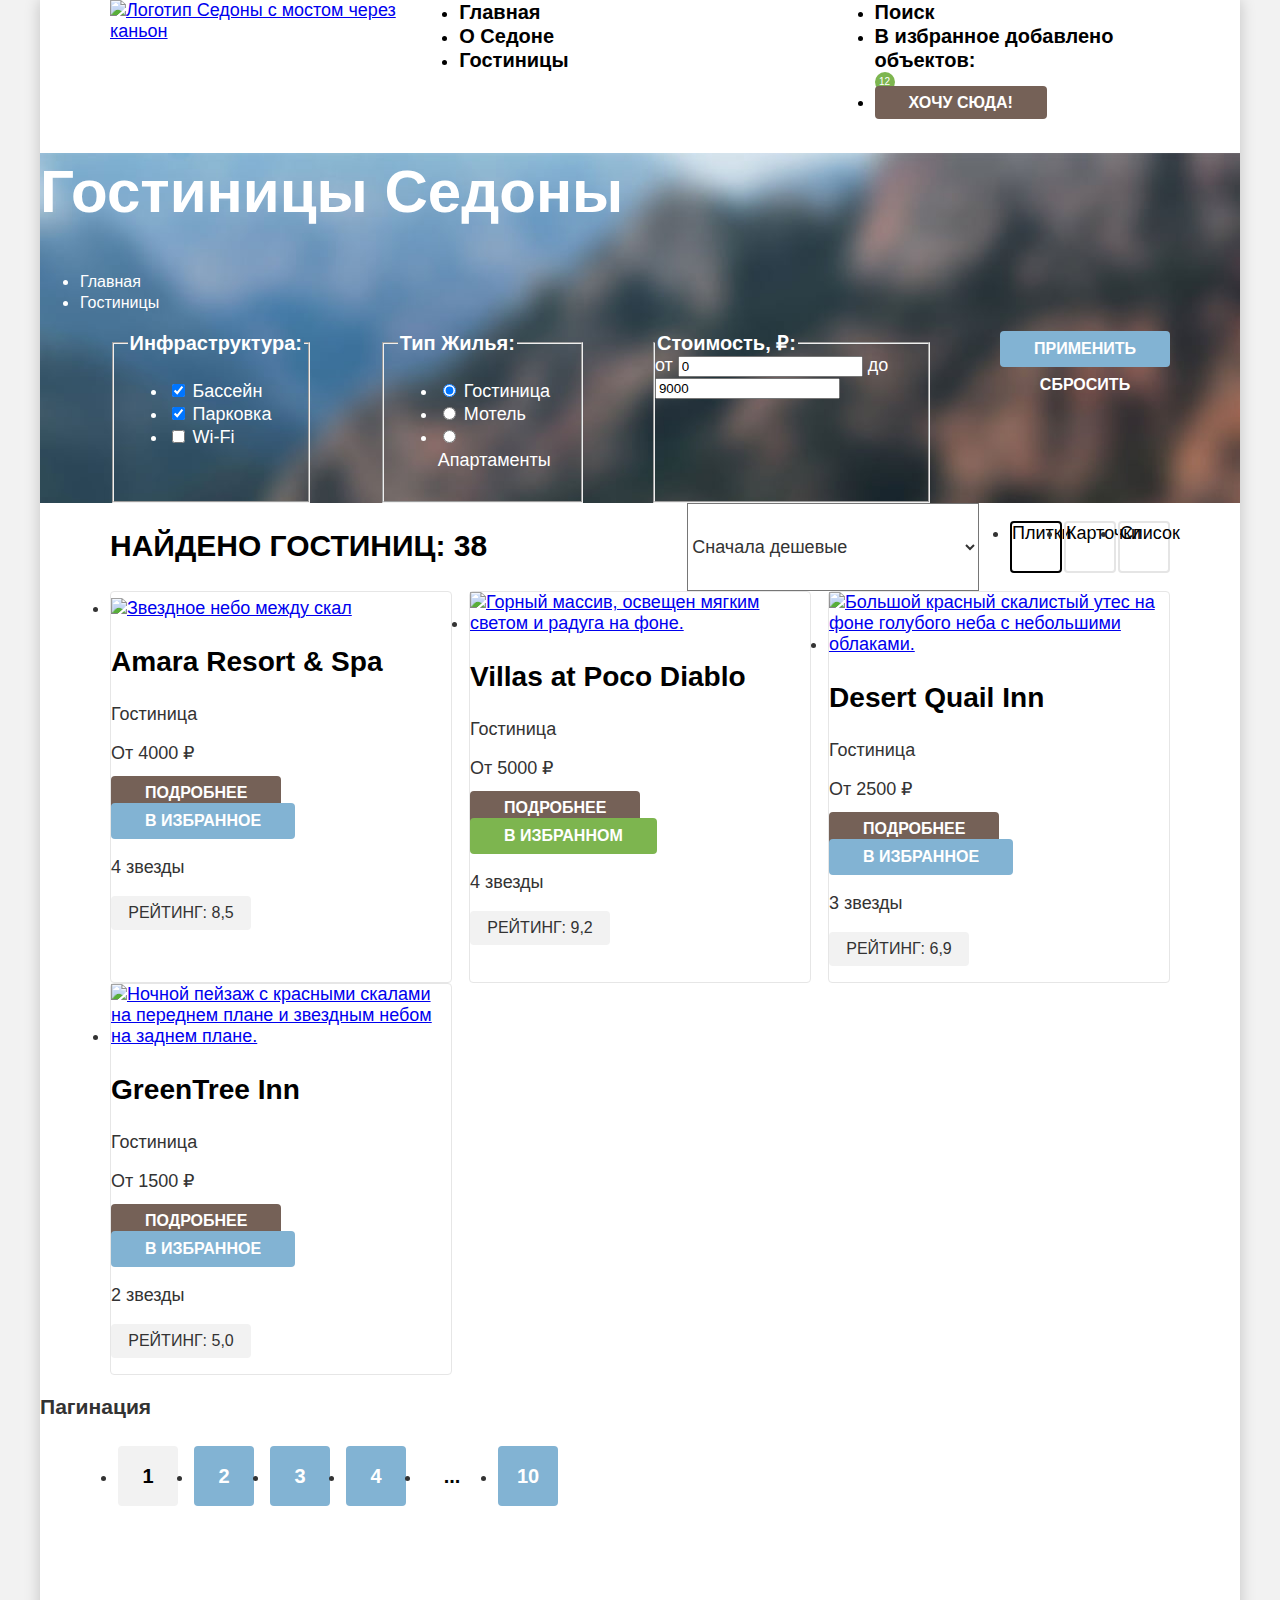
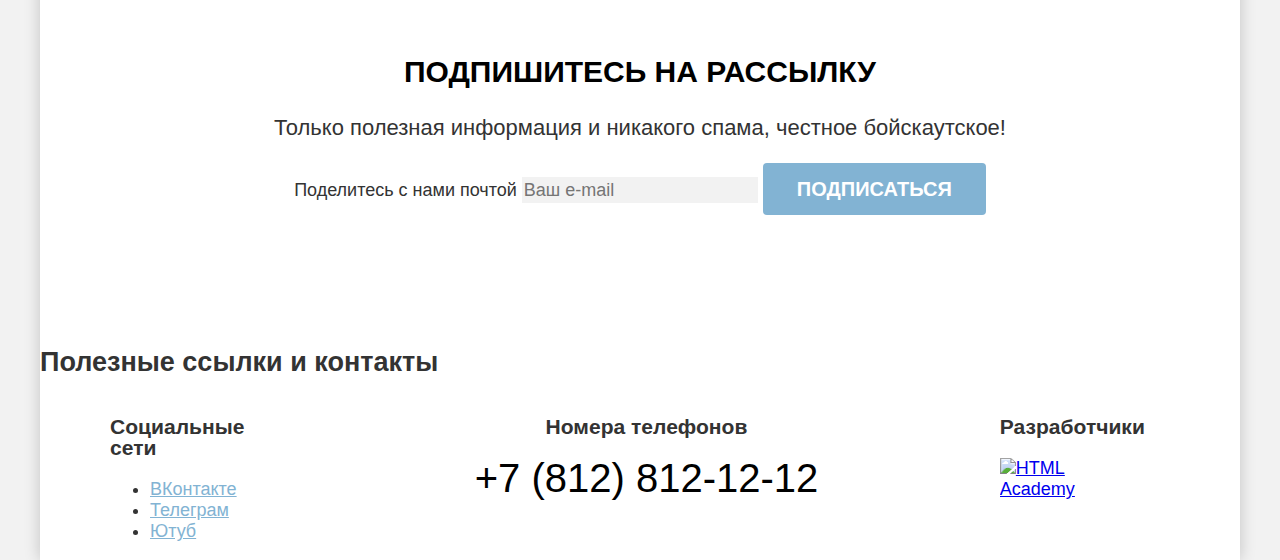
==== hotels.html @ 819f1857 "добавляет сетки страниц и крупных блоков на flex" ====
<!DOCTYPE html>
<html lang="ru">

  <head>
    <meta charset="utf-8">
    <title>Гостиницы</title>
    <link rel="stylesheet" href="styles/styles.css">
  </head>

  <body>
    <div class="body-content">
      <header class="page-header">
        <nav class="navigation">
          <a class="navigation-logo" href="index.html">
            <img class="logo" src="images/ikons_logos/sedona.svg" width="140" height="70"
              alt="Логотип Седоны с мостом через каньон">
          </a>
          <ul class="navigation-menu">
            <li class="navigation-item">
              <a class="navigation-link" href="index.html">Главная</a>
            </li>
            <li class="navigation-item">
              <a class="navigation-link" href="#">О Седоне</a>
            </li>
            <li class="navigation-item">
              <a class="navigation-link navigation-link-current" href="hotels.html" aria-current="page">Гостиницы</a>
            </li>
          </ul>
          <ul class="navigation-user">
            <li class="navigation-user-item">
              <a class="navigation-link" href="#">
                <span class="visually-hidden">Поиск</span>
              </a>
            </li>
            <li class="navigation-user-like navigation-user-like-accent">
              <a class="navigation-link" href="#">
                <span class="visually-hidden">В избранное добавлено объектов: </span>
                <div class="number-of-objects">12</div>
              </a>
            </li>
            <li class="navigation-user-item navigation-user-button">
              <a class="navigation-link button" href="#">Хочу сюда!</a>
            </li>
          </ul>
        </nav>
      </header>
      <main class="main-index">
        <div class="page-filter">
          <h1 class="page-filter-title">Гостиницы Седоны</h1>
          <ul class="breadcrumbs">
            <li class="breadcrumbs-item">
              <a class="breadcrumbs-link" href="index.html"><span class="visually-hidden">Главная</span></a>
            </li>
            <li class="breadcrumbs-item">
              <a class="breadcrumbs-link breadcrumbs-link-current"><span>Гостиницы</span></a>
            </li>
          </ul>
          <section class="filter-list">
            <h2 class="visually-hidden" hidden>Фильтры отелей Седоны</h2>
            <form class="characteristic-filter" action="https://echo.htmlacademy.ru/" method="get">
              <fieldset class="fieldset-form">
                <legend class="fieldset-legeng">Инфраструктура:</legend>
                <ul class="fieldset-list">
                  <li class="list-item">
                    <label class="control">
                      <input class="control-input" type="checkbox" name="pool" checked>
                      Бассейн
                    </label>
                  </li>
                  <li class="list-item">
                    <label class="control">
                      <input class="control-input" type="checkbox" name="parking" checked>
                      Парковка
                    </label>
                  </li>
                  <li class="list-item">
                    <label class="control">
                      <input class="control-input" type="checkbox" name="wifi">
                      Wi-Fi
                    </label>
                  </li>
                </ul>
              </fieldset>
              <fieldset class="fieldset-form">
                <legend class="fieldset-legeng">Тип Жилья:</legend>
                <ul class="fieldset-list">
                  <li class="list-item">
                    <label class="control">
                      <input class="control-input" type="radio" name="type-of-housing" value="hotel" checked>
                      Гостиница
                    </label>
                  </li>
                  <li class="list-item">
                    <label class="control">
                      <input class="control-input" type="radio" name="type-of-housing" value="motel">
                      Мотель
                    </label>
                  </li>
                  <li class="list-item">
                    <label class="control">
                      <input class="control-input" type="radio" name="type-of-housing" value="apartments">
                      Апартаменты
                    </label>
                  </li>
                </ul>
              </fieldset>
              <fieldset class="price-form">
                <legend class="price-legeng">Стоимость, ₽:</legend>
                <label class="visually-hidden">от <input type="number" name="price-min" placeholder="0" value="0"></label>
                <label class="visually-hidden">до <input type="number" name="price-max" placeholder="9000" value="9000"></label>
              </fieldset>
              <div class="buttons-block">
                <button class="button button-action" type="submit">Применить</button>
                <button class="button hidden-back" type="reset">Сбросить</button>
              </div>
            </form>
          </section>
        </div>
        <section class="hotels-variants">
          <div class="hotels-variants-row">
            <h2 class="select-variants-title">Найдено гостиниц: <span>38</span></h2>
            <select class="select-variants" aria-label="Сортировка">
              <option value="cheap">Сначала дешевые</option>
              <option value="expensive">Сначала дорогие</option>
              <option value="popular">Сначала популярные</option>
            </select>
            <ul class="card-display" aria-label="Отображение карточек отелей">
              <li class="card-item card-item-select">
                <a class="card-item-display card-item-tiles" href="#"><span class="visually-hidden">Плитки</span></a>
              </li>
              <li class="card-item">
                <a class="card-item-display card-item-cards" href="#"><span class="visually-hidden">Карточки</span></a>
              </li>
              <li class="card-item">
                <a class="card-item-display card-item-list" href="#"><span class="visually-hidden">Список</span></a>
              </li>
            </ul>
          </div>
          <ul class="hotels-cards">
            <li class="hotels-item">
              <a class="hotels-img-link" href="#" tabindex="-1">
                <img class="hotels-item-img" src="images/hotels/amara_resort_and_spa.jpg" width="300" height="212"
                  alt="Звездное небо между скал">
              </a>
              <a class="hotels-title-link" href="#" tabindex="-1">
                <h3 class="hotels-item-title">Amara Resort & Spa</h3>
              </a>
              <p class="description-of-housing">Гостиница</p>
              <p class="price-of-housing">От 4000 ₽</p>
              <a class="more-button button" href="#">Подробнее</a>
              <button class="button button-action select-card-button">В избранное</button>
              <p class="stars four-stars">
                <span class="visually-hidden">4 звезды</span>
              </p>
              <p class="hotel-rating">Рейтинг: 8,5</p>
            </li>
            <li class="hotels-item">
              <a class="hotels-img-link" href="#" tabindex="-1">
                <img class="hotels-item-img" src="images/hotels/villas_at_poco_diablo.jpg" width="300" height="212"
                  alt="Горный массив, освещен мягким светом и радуга на фоне.">
              </a>
              <a class="hotels-title-link" href="#" tabindex="-1">
                <h3 class="hotels-item-title">Villas at Poco Diablo</h3>
              </a>
              <p class="description-of-housing">Гостиница</p>
              <p class="price-of-housing">От 5000 ₽</p>
              <a class="more-button button" href="#">Подробнее</a>
              <button class="button button-action selected-card-button">В избранном</button>
              <p class="stars four-stars">
                <span class="visually-hidden">4 звезды</span>
              </p>
              <p class="hotel-rating">Рейтинг: 9,2</p>
            </li>
            <li class="hotels-item">
              <a class="hotels-img-link" href="#" tabindex="-1">
                <img class="hotels-item-img" src="images/hotels/desert_quail_inn.jpg" width="300" height="212"
                  alt="Большой красный скалистый утес на фоне голубого неба с небольшими облаками.">
              </a>
              <a class="hotels-title-link" href="#" tabindex="-1">
                <h3 class="hotels-item-title">Desert Quail Inn</h3>
              </a>
              <p class="description-of-housing">Гостиница</p>
              <p class="price-of-housing">От 2500 ₽</p>
              <a class="more-button button" href="#">Подробнее</a>
              <button class="button button-action select-card-button">В избранное</button>
              <p class="stars four-stars">
                <span class="visually-hidden">3 звезды</span>
              </p>
              <p class="hotel-rating">Рейтинг: 6,9</p>
            </li>
            <li class="hotels-item">
              <a class="hotels-img-link" href="#" tabindex="-1">
                <img class="hotels-item-img" src="images/hotels/greentree_inn.jpg" width="300" height="212"
                  alt="Ночной пейзаж с красными скалами на переднем плане и звездным небом на заднем плане.">
              </a>
              <a class="hotels-title-link" href="#" tabindex="-1">
                <h3 class="hotels-item-title">GreenTree Inn</h3>
              </a>
              <p class="description-of-housing">Гостиница</p>
              <p class="price-of-housing">От 1500 ₽</p>
              <a class="more-button button" href="#">Подробнее</a>
              <button class="button button-action select-card-button">В избранное</button>
              <p class="stars four-stars">
                <span class="visually-hidden">2 звезды</span>
              </p>
              <p class="hotel-rating">Рейтинг: 5,0</p>
            </li>
          </ul>
          <section class="pagination">
            <h3 class="visually-hidden">Пагинация</h3>
            <ul class="pagination-list">
              <li class="pagination-item pagination-item-active">
                <a class="pagination-link pagination-link-active">1</a>
              </li>
              <li class="pagination-item">
                <a class="pagination-link" href="#">2</a>
              </li>
              <li class="pagination-item">
                <a class="pagination-link" href="#">3</a>
              </li>
              <li class="pagination-item">
                <a class="pagination-link" href="#">4</a>
              </li>
              <li class="pagination-item pagination-item-more">
                <a class="pagination-link pagination-link-more" href="#">...</a>
              </li>
              <li class="pagination-item">
                <a class="pagination-link" href="#">10</a>
              </li>
            </ul>
          </section>
        </section>
      </main>
      <footer class="page-footer">
        <section class="footer-subscribe footer-subscribe-hotels">
          <h2 class="subscribe-header subscribe-header-hotels">Подпишитесь на рассылку</h2>
          <p class="subscribe-text subscribe-text-hotels">Только полезная информация и никакого спама, честное бойскаутское!</p>
          <form class="subscribe-form subscribe-form-hotels" action="https://echo.htmlacademy.ru/" method="post">
            <label class="visually-hidden">Поделитесь с нами почтой
              <input class="subscribe-e-mail" type="email" name="subscribe-e-mail" placeholder="Ваш e-mail">
            </label>
            <button class="button submit-button" type="submit">Подписаться</button>
          </form>
        </section>
        <section class="footer-links">
          <h2 class="visually-hidden">Полезные ссылки и контакты</h2>
          <div class="footer-links-container">
            <section class="footer-social">
              <h3 class="visually-hidden">Социальные сети</h3>
              <ul class="footer-social-list">
                <li class="footer-social-item">
                  <a class="button-social" href="https://vk.com/htmlacademy">
                    <span class="visually-hidden">ВКонтакте</span>
                  </a>
                </li>
                <li class="footer-social-item">
                  <a class="button-social" href="https://t.me/htmlacademy">
                    <span class="visually-hidden">Телеграм</span>
                  </a>
                </li>
                <li class="footer-social-item">
                  <a class="button-social" href="https://www.youtube.com/user/htmlacademyru">
                    <span class="visually-hidden">Ютуб</span>
                  </a>
                </li>
              </ul>
            </section>
            <section class="footer-phones">
              <h3 class="visually-hidden">Номера телефонов</h3>
              <a class="footer-phone" href="tel:+78128121212">+7 (812) 812-12-12</a>
            </section>
            <section class="footer-developers">
              <h3 class="visually-hidden">Разработчики</h3>
              <a class="developer-link" href="https://htmlacademy.ru/">
                <img class="logo" src="images/ikons_logos/html_academy.svg" width="115" height="33" lang="en"
                  alt="HTML Academy">
              </a>
            </section>
          </div>
        </section>
      </footer>
    </div>
  </body>

</html>
---- styles/styles.css ----
@font-face {
  font-family: "PT Sans";
  font-style: normal;
  font-weight: 400;
  src: url("../fonts/ptsans-400.woff2");
  font-display: swap;
}

@font-face {
  font-family: "PT Sans";
  font-style: normal;
  font-weight: 700;
  src: url(../fonts/ptsans-700.woff2);
  font-display: swap;
}

/*
.visually-hidden {
  position: fixed;
  transform: scale(0);
}
*/

html {
  height: 100%;
}

body {
  margin: 0;
  min-height: 100%;
  font-family: "PT Sans", sans-serif;
  font-size: 18px;
  line-height: 21px;
  font-weight: 400;
  font-style: normal;
  background-color: #f2f2f2;
  color: #333333;
}

.body-content {
  margin: 0 auto;
  display: flex;
  flex-direction: column;
  min-height: 100vh;
  background-color: #ffffff;
  width: 1200px;
  box-shadow: 0 0 15px 0 rgba(0, 0, 0, 0.2);
}

.main-index {
  flex-grow: 1;
}

.logo {
  margin-right: 30px;
}

.page-header {
  background-color: #ffffff;
  color: #000000;
}

.navigation {
  display: flex;
  width: 1060px;
  margin: 0 auto;
}

.navigation-menu {
  margin: 0;
  padding: 0;
  width: 450px;
}

.navigation-user {
  margin: 0;
  padding: 0;
  width: 320px;
  margin-left: auto;
}

.navigation-link {
  font-weight: 700;
  font-size: 20px;
  line-height: 24px;
  color: inherit;
  text-decoration: none;
  text-align: center;
}

.button {
  font-weight: 700;
  font-size: 16px;
  line-height: 20px;
  color: #ffffff;
  background-color: #756157;
  text-decoration: none;
  text-align: center;
  text-transform: uppercase;
  border: none;
  border-radius: 4px;
  padding: 8px 34px;
}

.number-of-objects {
  font-weight: 400;
  font-size: 10px;
  line-height: 10px;
  color: #ffffff;
  background-color: #7db54f;
  text-decoration: none;
  text-align: center;
  align-content: center;
  width: 20px;
  height: 20px;
  border-radius: 50%;
}

.intro {
  background-image: url("../images/ikons_logos/divider.svg"), url("../images/background/header_index.jpg");
  background-color: #756157;
  color: #ffffff;
  background-repeat: no-repeat;
  background-position: left bottom, left top;
  text-align: center;
  background-size: 100% auto, cover;
}

.intro-text {
  display: block;
  margin: 0 auto;
}

.advantages {
  text-align: center;
}

.advantages-heading {
  font-weight: 700;
  font-size: 30px;
  line-height: 36px;
  color: #000000;
  text-transform: uppercase;
}

.advantages-text {
  font-weight: 400;
  font-size: 22px;
  line-height: 26px;
}

.advantages-list {
  display: flex;
  flex-wrap: wrap;
  margin: 0;
  padding: 0;
}

.advantages-title {
  font-weight: 700;
  font-size: 24px;
  line-height: 28px;
  color: #000000;
  text-transform: uppercase;
}

.advantages-item {
  width: 400px;
  min-height: 385px;
}

.advantages-item-img .advantages-title {
  color: #ffffff;
}

.advantages-item-description {
  font-weight: 400;
}

.service {
  text-align: center;
}

.service-heading {
  font-weight: 700;
  font-size: 30px;
  line-height: 36px;
  text-transform: uppercase;
  color: #000000;
}

.service-text {
  font-weight: 400;
  font-size: 22px;
  line-height: 26px;
}

.service-list {
  display: flex;
  flex-wrap: wrap;
  margin: 0;
  padding: 0;
}

.service-item {
  width: 400px;
  min-height: 385px;
}

.service-title {
  font-weight: 700;
  font-size: 24px;
  line-height: 28px;
  color: #000000;
  text-transform: uppercase;
}

.service-item-description {
  font-weight: 400;
}

.search {
  text-align: center;
  padding: 96px 304px;
}

.search-heading {
  font-weight: 700;
  font-size: 30px;
  line-height: 36px;
  text-transform: uppercase;
  color: #000000;
}

.search-text {
  font-weight: 400;
  font-size: 22px;
  line-height: 26px;
}

.search-link {
  font-size: 20px;
  line-height: 36px;
}

.footer-subscribe {
  background-image: url("../images/background/subscribe.jpg");
  background-color: #756157;
  color: #fff;
  background-repeat: no-repeat;
  text-align: center;
  align-content: center;
  height: 415px;
}

.subscribe-header {
  font-weight: 700;
  font-size: 30px;
  line-height: 36px;
  text-transform: uppercase;
  color: #ffffff;
}

.subscribe-text {
  font-weight: 400;
  font-size: 22px;
  line-height: 26px;
}

.subscribe-e-mail {
  font-family: inherit;
  font-weight: 400;
  font-size: 18px;
  line-height: 24px;
  background-color: #f2f2f2;
  border: #f2f2f2;
}

.submit-button {
  font-size: 20px;
  line-height: 36px;
  color: #ffffff;
  background-color: #82b3d3;
}

.footer-links-container {
  display: flex;
  width: 1060px;
  margin: 0 auto;
  justify-content: space-between;
}

.footer-phones {
  width: 720px;
  text-align: center;
}

.footer-phone {
  font-weight: 400;
  font-size: 40px;
  line-height: 40px;
  color: #000000;
  text-decoration: none;
}

.footer-subscribe-hotels {
  background-image: none;
  background-color: inherit;
  color: inherit;
}
.subscribe-header-hotels {
  color: #000000;
}

.subscribe-text-hotels {
  color: #333333;
}

.footer-social-list .button-social {
  color: #82b3d3;
}

.page-filter {
  background-image: url("../images/background/header_hotels.jpg");
  background-color: #756157;
  color: #fff;
  background-repeat: no-repeat;
}

.page-filter-title {
  font-weight: 700;
  font-size: 60px;
  line-height: 78px;
}

.breadcrumbs {
  color: #ffffff;
}

.characteristic-filter {
  display: flex;
  width: 1060px;
  margin: 0 auto;
  padding: 0;
}

.buttons-block {
  display: flex;
  flex-direction: column;
  margin-left: auto;

}

.fieldset-form {
  margin-right: 70px;
  min-width: 150px;
}

.breadcrumbs-link {
  color: inherit;
  font-weight: 400;
  font-size: 16px;
  line-height: 21px;
  text-decoration: none;
}

.fieldset-legeng, .price-legeng {
  font-weight: 700;
  font-size: 20px;
  line-height: 24px;
}

.price-form {
  margin-left: auto;
  width: 288px;
  padding: 0;
  margin-right: 70px;
}

.control {
  font-weight: 400;
  line-height: 23px;
}

.button-action {
  font-family: inherit;
  background-color: #82b3d3;
  border: none;
}

.hidden-back {
  font-family: inherit;
  background-color: transparent;
  border: none;
}

.hotels-variants-row {
  display: flex;
  width: 1060px;
  margin: 0 auto;
}

.card-display {
  display: flex;
  margin-left: auto;
  min-width: 160px;
  padding: 0;
  justify-content: space-between;
}

.hotels-cards {
  display: flex;
  flex-wrap: wrap;
  width: 1060px;
  margin: 0 auto;
  padding: 0;
  justify-content: space-between;
}

.hotel-rating {
  font-weight: 400;
  font-size: 16px;
  line-height: 20px;
  background-color: #f2f2f2;
  text-transform: uppercase;
  text-align: center;
  align-content: center;
  width: 140px;
  height: 34px;
  border-radius: 4px;
}

.select-variants-title {
  font-weight: 700;
  font-size: 30px;
  line-height: 36px;
  color: #000000;
  text-transform: uppercase;
}

.select-variants {
  font-family: inherit;
  font-weight: 400;
  font-size: 18px;
  line-height: 21px;
  color: #333333;
  background-color: #ffffff;
  margin-left: 200px;
  width: 292px;
}

.hotels-title-link {
  font-weight: 700;
  font-size: 24px;
  line-height: 28px;
  color: #000000;
  text-decoration: none;
}

.hotels-item{
  border: 1px solid #e6e6e6;
  border-radius: 4px;
  width: 340px;
}

.selected-card-button {
  background-color: #7db54f;
}

.pagination-list {
  display: flex;
  width: 1060px;
  margin: 0 auto;
  padding: 0;
}

.pagination-link {
  font-weight: 700;
  font-size: 20px;
  line-height: 36px;
  color: #ffffff;
  width: 60px;
  height: 60px;
  border-radius: 4px;
  text-decoration: none;
}

.pagination-item {
  width: 60px;
  height: 60px;
  border-radius: 4px;
  background-color: #82b3d3;
  text-align: center;
  align-content: center;
  margin: 8px;
}

.pagination-item-active {
  background-color: #f2f2f2
}

.pagination-link-active {
  color: #000000;
}

.pagination-item-more {
  background-color: transparent;
  border: none;
}

.pagination-link-more {
  color: #000000;
}

.advantages .advantages-list .advantages-item-img  {
  background-color: #82b3d3;
  color: #ffffff;
  min-width: 100%;
}

.advantages-list li:nth-child(even) {
  background-color: rgba(131, 179, 211, 0.12);
}

.advantages-list li:nth-child(odd) {
  background-color: rgba(131, 179, 211, 0.2);
}



.service-list li:nth-child(odd) {
  background-color: rgba(131, 179, 211, 0.12);
}

.card-item {
  border: 2px solid #e5e5e5;
  border-radius: 4px;
  width: 48px;
  height: 48px;
}

.card-item-select {
  border: 2px solid #000000;
}

.card-item-display {
  color: #000000;
  text-decoration: none;
}
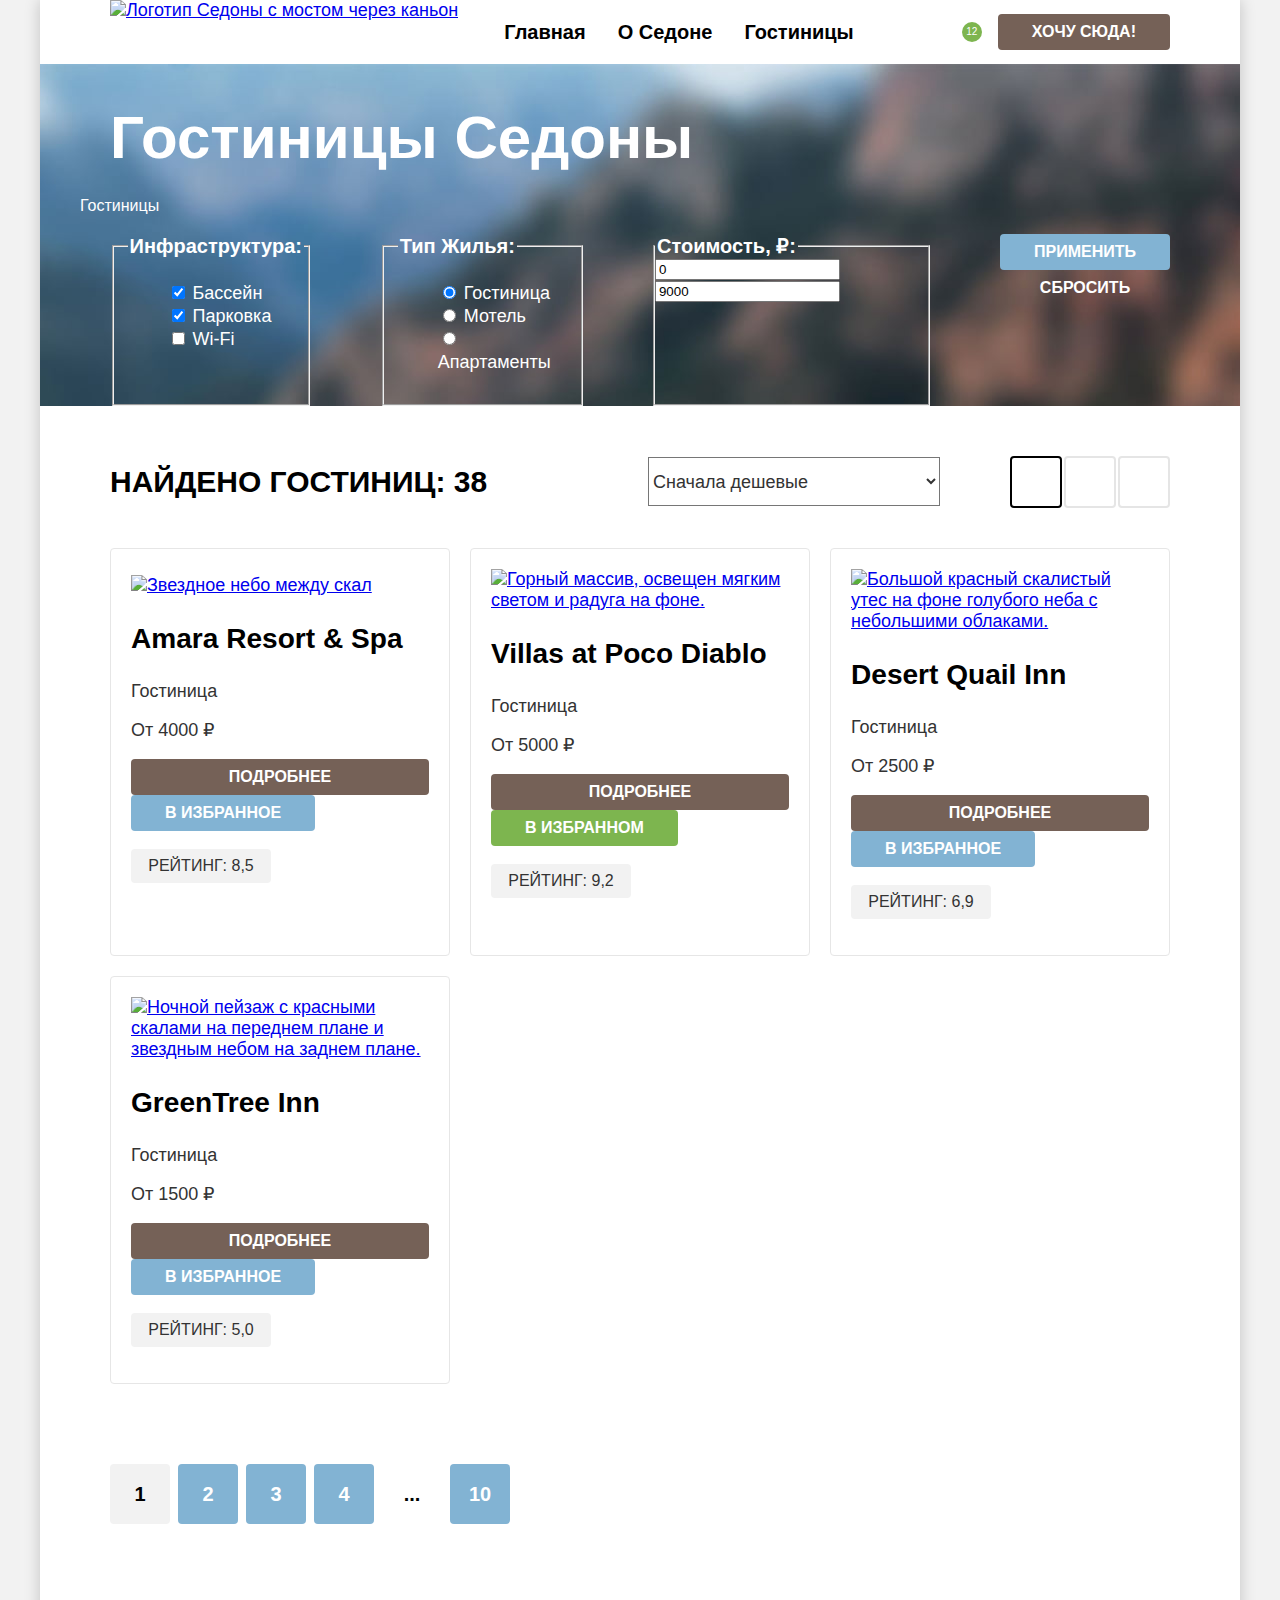
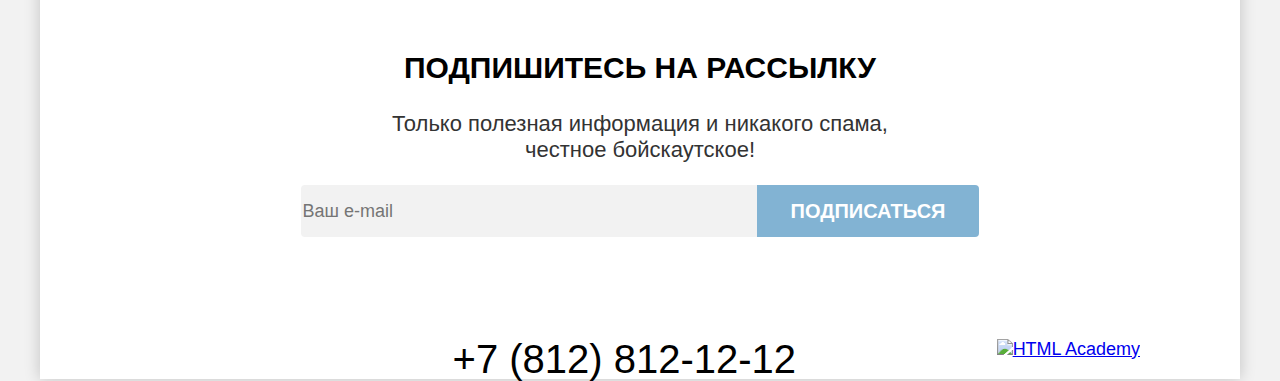
==== commit b70863d5: "добавляет мелкие сетки страниц на flex" ====
--- a/hotels.html
+++ b/hotels.html
@@ -106,8 +106,10 @@
               </fieldset>
               <fieldset class="price-form">
                 <legend class="price-legeng">Стоимость, ₽:</legend>
-                <label class="visually-hidden">от <input type="number" name="price-min" placeholder="0" value="0"></label>
-                <label class="visually-hidden">до <input type="number" name="price-max" placeholder="9000" value="9000"></label>
+                <label class="visually-hidden" for="min-price">от</label>
+                <input type="number" id="min-price" name="price-min" placeholder="0" value="0">
+                <label class="visually-hidden" for="max-price">до</label>
+                <input type="number" id="max-price" name="price-max" placeholder="9000" value="9000">
               </fieldset>
               <div class="buttons-block">
                 <button class="button button-action" type="submit">Применить</button>
@@ -234,11 +236,11 @@
       <footer class="page-footer">
         <section class="footer-subscribe footer-subscribe-hotels">
           <h2 class="subscribe-header subscribe-header-hotels">Подпишитесь на рассылку</h2>
-          <p class="subscribe-text subscribe-text-hotels">Только полезная информация и никакого спама, честное бойскаутское!</p>
+          <p class="subscribe-text subscribe-text-hotels">Только полезная информация и никакого спама,<br> честное
+            бойскаутское!</p>
           <form class="subscribe-form subscribe-form-hotels" action="https://echo.htmlacademy.ru/" method="post">
-            <label class="visually-hidden">Поделитесь с нами почтой
-              <input class="subscribe-e-mail" type="email" name="subscribe-e-mail" placeholder="Ваш e-mail">
-            </label>
+            <label class="visually-hidden" for="e-mail-subscribe">Поделитесь с нами почтой</label>
+            <input class="subscribe-e-mail" id="e-mail-subscribe" type="email" name="subscribe-e-mail" placeholder="Ваш e-mail">
             <button class="button submit-button" type="submit">Подписаться</button>
           </form>
         </section>
--- a/styles/styles.css
+++ b/styles/styles.css
@@ -14,12 +14,10 @@
   font-display: swap;
 }
 
-/*
 .visually-hidden {
   position: fixed;
   transform: scale(0);
 }
-*/
 
 html {
   height: 100%;
@@ -62,24 +60,45 @@
 
 .navigation {
   display: flex;
+  align-items: center;
   width: 1060px;
   margin: 0 auto;
 }
+.navigation-logo {
+  height: 64px;
+  align-self: flex-start;
+}
 
 .navigation-menu {
-  margin: 0;
-  padding: 0;
-  width: 450px;
+  display: flex;
+  flex-wrap: wrap;
+  min-width: 340px;
+  max-width: 500px;
+  margin: 0;
+  padding: 0;
+  list-style-type: none;
 }
 
 .navigation-user {
-  margin: 0;
-  padding: 0;
-  width: 320px;
+  display: flex;
+  flex-wrap: wrap;
+  align-items: center;
+  margin: 0;
+  padding: 0;
+  min-width: 252px;
+  max-width: 340px;
   margin-left: auto;
+  list-style-type: none;
+}
+
+.navigation-user .navigation-link {
+  min-width: 20px;
+  min-height: 20px;
 }
 
 .navigation-link {
+  display: block;
+  padding: 20px 16px;
   font-weight: 700;
   font-size: 20px;
   line-height: 24px;
@@ -89,6 +108,7 @@
 }
 
 .button {
+  display: block;
   font-weight: 700;
   font-size: 16px;
   line-height: 20px;
@@ -124,11 +144,16 @@
   background-position: left bottom, left top;
   text-align: center;
   background-size: 100% auto, cover;
+  margin: 0;
+  padding: 0;
+  min-height: 485px;
+  margin-bottom: 69px;
 }
 
 .intro-text {
   display: block;
   margin: 0 auto;
+  padding-top: 51px;
 }
 
 .advantages {
@@ -141,12 +166,18 @@
   line-height: 36px;
   color: #000000;
   text-transform: uppercase;
+  margin: 0;
+  padding: 0;
+  margin-bottom: 25px;
 }
 
 .advantages-text {
   font-weight: 400;
   font-size: 22px;
   line-height: 26px;
+  margin: 0;
+  padding: 0;
+  margin-bottom: 90px;
 }
 
 .advantages-list {
@@ -154,6 +185,7 @@
   flex-wrap: wrap;
   margin: 0;
   padding: 0;
+  list-style-type: none;
 }
 
 .advantages-title {
@@ -200,6 +232,7 @@
   flex-wrap: wrap;
   margin: 0;
   padding: 0;
+  list-style-type: none;
 }
 
 .service-item {
@@ -220,8 +253,18 @@
 }
 
 .search {
-  text-align: center;
-  padding: 96px 304px;
+  width: 100%;
+  padding-top: 96px;
+  padding-bottom: 96px;
+}
+
+.search-content {
+  display: flex;
+  flex-direction: column;
+  align-items: center;
+  margin: 0 auto;
+  width: 592px;
+  text-align: center;
 }
 
 .search-heading {
@@ -230,17 +273,25 @@
   line-height: 36px;
   text-transform: uppercase;
   color: #000000;
+  margin: 0;
+  padding: 0;
+  margin-bottom: 20px;
 }
 
 .search-text {
   font-weight: 400;
   font-size: 22px;
   line-height: 26px;
-}
-
-.search-link {
+  margin: 0;
+  padding: 0;
+  margin-bottom: 54px;
+}
+
+.search-content .search-link {
   font-size: 20px;
   line-height: 36px;
+  padding-left: 50px;
+  padding-right: 50px;
 }
 
 .footer-subscribe {
@@ -250,7 +301,7 @@
   background-repeat: no-repeat;
   text-align: center;
   align-content: center;
-  height: 415px;
+  min-height: 415px;
 }
 
 .subscribe-header {
@@ -265,6 +316,11 @@
   font-weight: 400;
   font-size: 22px;
   line-height: 26px;
+}
+
+.subscribe-form {
+  display: flex;
+  justify-content: center;
 }
 
 .subscribe-e-mail {
@@ -274,13 +330,18 @@
   line-height: 24px;
   background-color: #f2f2f2;
   border: #f2f2f2;
-}
-
-.submit-button {
+  min-width: 452px;
+  border-top-left-radius: 4px;
+  border-bottom-left-radius: 4px;
+}
+
+.subscribe-form .submit-button {
   font-size: 20px;
   line-height: 36px;
   color: #ffffff;
   background-color: #82b3d3;
+  border-top-left-radius: 0;
+  border-bottom-left-radius: 0;
 }
 
 .footer-links-container {
@@ -314,6 +375,17 @@
 
 .subscribe-text-hotels {
   color: #333333;
+}
+
+.footer-social-list {
+  display: flex;
+  list-style-type: none;
+  margin: 0;
+  padding: 0;
+}
+
+.footer-social {
+  min-width: 142px;
 }
 
 .footer-social-list .button-social {
@@ -325,16 +397,22 @@
   background-color: #756157;
   color: #fff;
   background-repeat: no-repeat;
+  margin-bottom: 50px;
 }
 
 .page-filter-title {
   font-weight: 700;
   font-size: 60px;
   line-height: 78px;
+  margin: 0;
+  padding: 0;
+  margin-left: 70px;
+  padding-top: 35px;
 }
 
 .breadcrumbs {
   color: #ffffff;
+  list-style-type: none;
 }
 
 .characteristic-filter {
@@ -368,6 +446,10 @@
   font-weight: 700;
   font-size: 20px;
   line-height: 24px;
+}
+
+.fieldset-list {
+  list-style-type: none;
 }
 
 .price-form {
@@ -396,16 +478,19 @@
 
 .hotels-variants-row {
   display: flex;
+  align-items: center;
   width: 1060px;
   margin: 0 auto;
+  margin-bottom: 40px;
 }
 
 .card-display {
   display: flex;
-  margin-left: auto;
   min-width: 160px;
   padding: 0;
+  margin: 0;
   justify-content: space-between;
+  list-style-type: none;
 }
 
 .hotels-cards {
@@ -414,7 +499,9 @@
   width: 1060px;
   margin: 0 auto;
   padding: 0;
-  justify-content: space-between;
+  gap: 20px;
+  list-style-type: none;
+  margin-bottom: 80px;
 }
 
 .hotel-rating {
@@ -436,6 +523,8 @@
   line-height: 36px;
   color: #000000;
   text-transform: uppercase;
+  margin: 0;
+  padding: 0;
 }
 
 .select-variants {
@@ -445,8 +534,10 @@
   line-height: 21px;
   color: #333333;
   background-color: #ffffff;
-  margin-left: 200px;
-  width: 292px;
+  margin-left: auto;
+  margin-right: 70px;
+  min-width: 292px;
+  height: 49px;
 }
 
 .hotels-title-link {
@@ -461,6 +552,8 @@
   border: 1px solid #e6e6e6;
   border-radius: 4px;
   width: 340px;
+  box-sizing: border-box;
+  padding: 20px;
 }
 
 .selected-card-button {
@@ -469,53 +562,49 @@
 
 .pagination-list {
   display: flex;
+  flex-wrap: wrap;
   width: 1060px;
   margin: 0 auto;
   padding: 0;
+  list-style-type: none;
+  gap: 8px;
 }
 
 .pagination-link {
+  display: block;
   font-weight: 700;
   font-size: 20px;
   line-height: 36px;
   color: #ffffff;
-  width: 60px;
+  background-color: #82b3d3;
+  min-width: 60px;
   height: 60px;
   border-radius: 4px;
   text-decoration: none;
-}
-
-.pagination-item {
-  width: 60px;
-  height: 60px;
-  border-radius: 4px;
-  background-color: #82b3d3;
   text-align: center;
   align-content: center;
-  margin: 8px;
-}
-
-.pagination-item-active {
+}
+
+.pagination-link-active {
+  color: #000000;
   background-color: #f2f2f2
 }
 
-.pagination-link-active {
-  color: #000000;
-}
-
-.pagination-item-more {
+.pagination-link-more {
+  color: #000000;
   background-color: transparent;
   border: none;
 }
 
-.pagination-link-more {
-  color: #000000;
-}
-
 .advantages .advantages-list .advantages-item-img  {
+  display: flex;
   background-color: #82b3d3;
   color: #ffffff;
   min-width: 100%;
+}
+
+.advantages .advantages-list .advantages-item-img:last-child {
+  flex-direction: row-reverse;
 }
 
 .advantages-list li:nth-child(even) {
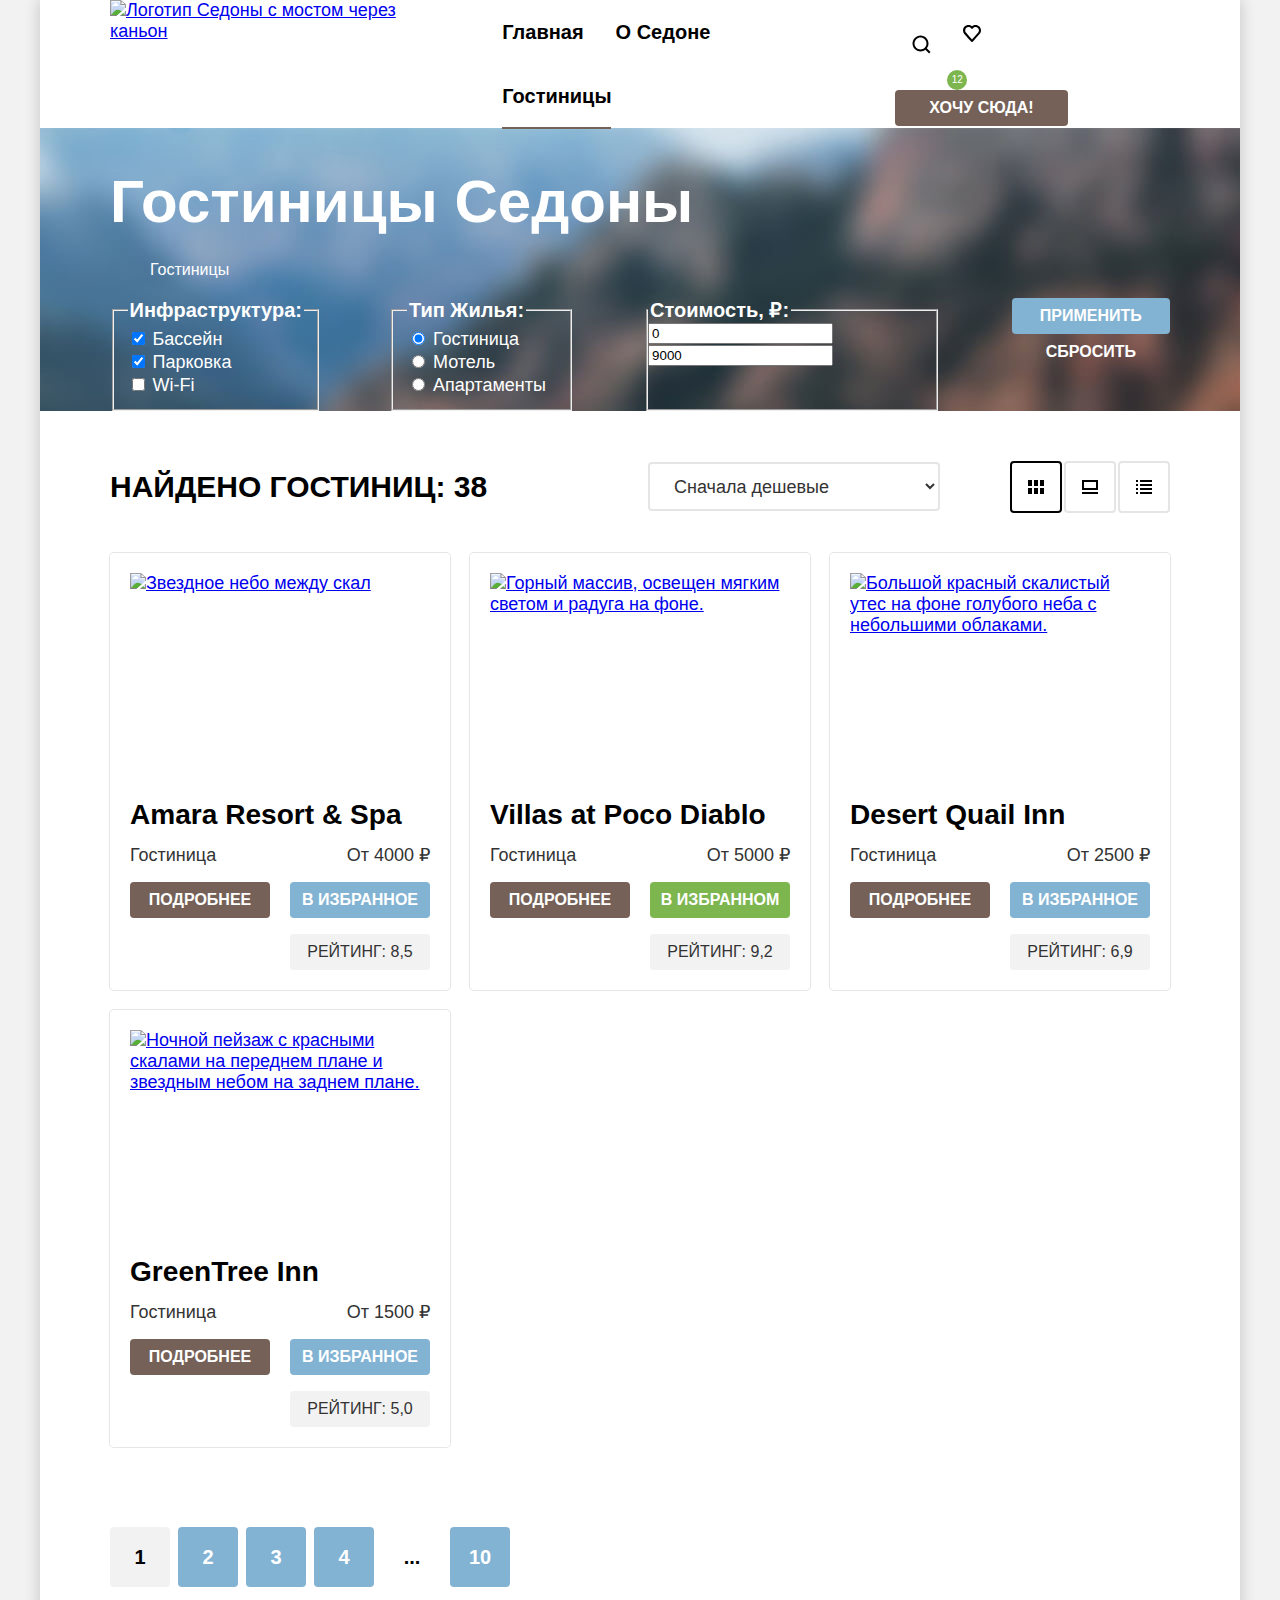
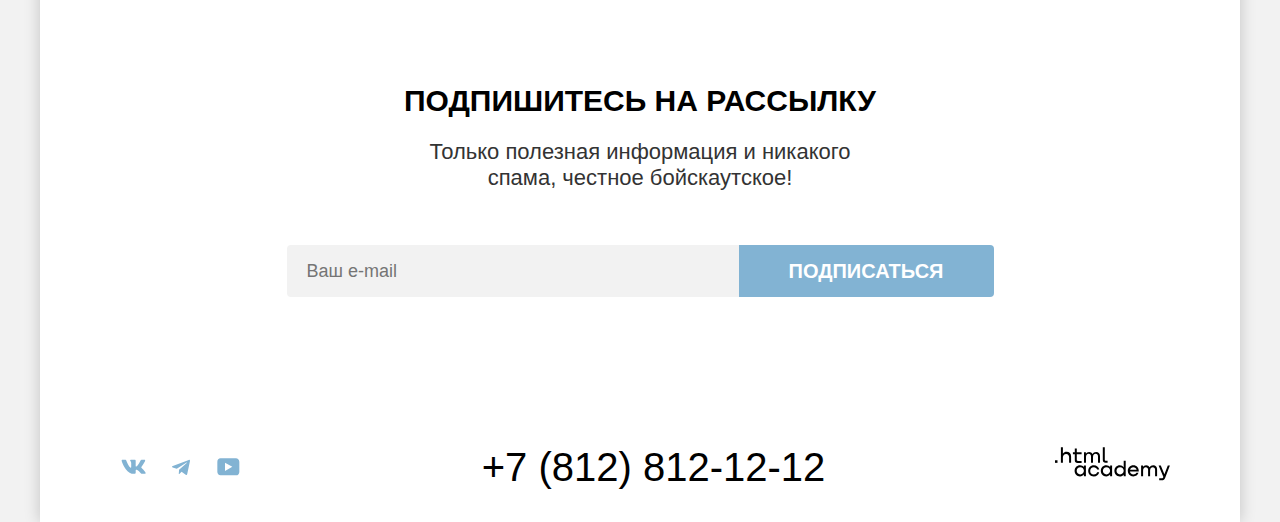
==== commit b8e84aa0: "добавляет декоративные элементы" ====
--- a/hotels.html
+++ b/hotels.html
@@ -11,35 +11,45 @@
     <div class="body-content">
       <header class="page-header">
         <nav class="navigation">
-          <a class="navigation-logo" href="index.html">
+          <a class="navigation-logo" aria-current="page" href="index.html">
             <img class="logo" src="images/ikons_logos/sedona.svg" width="140" height="70"
               alt="Логотип Седоны с мостом через каньон">
           </a>
           <ul class="navigation-menu">
             <li class="navigation-item">
-              <a class="navigation-link" href="index.html">Главная</a>
+              <a class="navigation-link" href="index.html" aria-current="page">Главная</a>
             </li>
             <li class="navigation-item">
               <a class="navigation-link" href="#">О Седоне</a>
             </li>
             <li class="navigation-item">
-              <a class="navigation-link navigation-link-current" href="hotels.html" aria-current="page">Гостиницы</a>
+              <a class="navigation-link navigation-link-current" href="hotels.html">Гостиницы</a>
             </li>
           </ul>
           <ul class="navigation-user">
             <li class="navigation-user-item">
               <a class="navigation-link" href="#">
+                <svg class="navigation-icon" aria-hidden="true" focusable="false" width="20" height="20"
+                  viewBox="0 0 20 20" xmlns="http://www.w3.org/2000/svg">
+                  <path
+                    d="m19.5 18.008-3.7-3.68c1-1.292 1.7-2.983 1.7-4.872 0-4.376-3.6-7.956-8-7.956s-8 3.68-8 8.055c0 4.376 3.6 7.956 8 7.956 1.8 0 3.5-.597 4.9-1.69l3.7 3.679 1.4-1.492Zm-10-2.486c-3.3 0-6-2.685-6-5.967 0-3.282 2.7-5.967 6-5.967s6 2.685 6 5.967c0 3.282-2.7 5.967-6 5.967Z" />
+                </svg>
                 <span class="visually-hidden">Поиск</span>
               </a>
             </li>
             <li class="navigation-user-like navigation-user-like-accent">
               <a class="navigation-link" href="#">
+                <svg class="navigation-icon" aria-hidden="true" focusable="false" width="18" height="17"
+                  viewBox="0 0 18 17" xmlns="http://www.w3.org/2000/svg">
+                  <path
+                    d="M8.9 17c-.3 0-.6-.1-.8-.4-5.4-6.1-6.7-7.5-7-7.9C.4 7.8 0 6.6 0 5.4 0 2.4 2.4 0 5.5 0 6.8 0 8 .5 9 1.3 10 .5 11.3 0 12.5 0c3 0 5.5 2.4 5.5 5.4 0 1.3-.5 2.5-1.3 3.4l-7 7.9c-.2.2-.4.3-.8.3Zm-6-9.5c.3.4 3.5 4 6.1 6.9l6.2-7c.5-.5.7-1.2.7-2 0-1.8-1.5-3.3-3.3-3.3-1 0-2 .5-2.7 1.3-.3.3-.6.4-.9.4-.3 0-.6-.2-.8-.4-.7-.8-1.7-1.3-2.7-1.3-1.8 0-3.3 1.5-3.3 3.3-.1.9.3 1.6.7 2.1-.1 0-.1 0 0 0Z" />
+                </svg>
                 <span class="visually-hidden">В избранное добавлено объектов: </span>
-                <div class="number-of-objects">12</div>
-              </a>
+              </a>
+              <span class="number-of-objects">12</span>
             </li>
             <li class="navigation-user-item navigation-user-button">
-              <a class="navigation-link button" href="#">Хочу сюда!</a>
+              <a class="button" href="#">Хочу сюда!</a>
             </li>
           </ul>
         </nav>
@@ -128,13 +138,44 @@
             </select>
             <ul class="card-display" aria-label="Отображение карточек отелей">
               <li class="card-item card-item-select">
-                <a class="card-item-display card-item-tiles" href="#"><span class="visually-hidden">Плитки</span></a>
+                <a class="card-item-display" href="#">
+                  <span class="visually-hidden">Плитки</span>
+                  <svg class="card-item-svg" aria-hidden="true" focusable="false" width="16" height="14"
+                  viewBox="0 0 16 14" xmlns="http://www.w3.org/2000/svg">
+                  <path d="M4 0H0V6H4V0Z" fill="black" />
+                  <path d="M16 0H12V6H16V0Z" fill="black" />
+                  <path d="M10 0H6V6H10V0Z" fill="black" />
+                  <path d="M4 8H0V14H4V8Z" fill="black" />
+                  <path d="M16 8H12V14H16V8Z" fill="black" />
+                  <path d="M10 8H6V14H10V8Z" fill="black" />
+                </svg>
+                </a>
               </li>
               <li class="card-item">
-                <a class="card-item-display card-item-cards" href="#"><span class="visually-hidden">Карточки</span></a>
+                <a class="card-item-display" href="#">
+                  <span class="visually-hidden">Карточки</span>
+                  <svg class="card-item-svg" aria-hidden="true" focusable="false" width="16" height="14"
+                  viewBox="0 0 16 14" xmlns="http://www.w3.org/2000/svg">
+                  <path d="M16 12H0V14H16V12Z" fill="black" />
+                  <path d="M14 2V8H2V2H14ZM16 0H0V10H16V0Z" fill="black" />
+                </svg>
+                </a>
               </li>
               <li class="card-item">
-                <a class="card-item-display card-item-list" href="#"><span class="visually-hidden">Список</span></a>
+                <a class="card-item-display" href="#">
+                  <span class="visually-hidden">Список</span>
+                  <svg class="card-item-svg" aria-hidden="true" focusable="false" width="16" height="14"
+                  viewBox="0 0 16 14" xmlns="http://www.w3.org/2000/svg">
+                  <path d="M2 0H0V2H2V0Z" fill="black" />
+                  <path d="M16 0H4V2H16V0Z" fill="black" />
+                  <path d="M2 4H0V6H2V4Z" fill="black" />
+                  <path d="M16 4H4V6H16V4Z" fill="black" />
+                  <path d="M2 8H0V10H2V8Z" fill="black" />
+                  <path d="M16 8H4V10H16V8Z" fill="black" />
+                  <path d="M2 12H0V14H2V12Z" fill="black" />
+                  <path d="M16 12H4V14H16V12Z" fill="black" />
+                </svg>
+                </a>
               </li>
             </ul>
           </div>
@@ -215,19 +256,19 @@
                 <a class="pagination-link pagination-link-active">1</a>
               </li>
               <li class="pagination-item">
-                <a class="pagination-link" href="#">2</a>
+                <a class="pagination-link button-action" href="#">2</a>
               </li>
               <li class="pagination-item">
-                <a class="pagination-link" href="#">3</a>
+                <a class="pagination-link button-action" href="#">3</a>
               </li>
               <li class="pagination-item">
-                <a class="pagination-link" href="#">4</a>
+                <a class="pagination-link button-action" href="#">4</a>
               </li>
               <li class="pagination-item pagination-item-more">
                 <a class="pagination-link pagination-link-more" href="#">...</a>
               </li>
               <li class="pagination-item">
-                <a class="pagination-link" href="#">10</a>
+                <a class="pagination-link button-action" href="#">10</a>
               </li>
             </ul>
           </section>
@@ -235,12 +276,15 @@
       </main>
       <footer class="page-footer">
         <section class="footer-subscribe footer-subscribe-hotels">
-          <h2 class="subscribe-header subscribe-header-hotels">Подпишитесь на рассылку</h2>
-          <p class="subscribe-text subscribe-text-hotels">Только полезная информация и никакого спама,<br> честное
-            бойскаутское!</p>
+          <div class="subscribe-text-container">
+            <h2 class="subscribe-header subscribe-header-hotels">Подпишитесь на рассылку</h2>
+            <p class="subscribe-text subscribe-text-hotels">Только полезная информация и никакого спама, честное
+              бойскаутское!</p>
+          </div>
           <form class="subscribe-form subscribe-form-hotels" action="https://echo.htmlacademy.ru/" method="post">
             <label class="visually-hidden" for="e-mail-subscribe">Поделитесь с нами почтой</label>
-            <input class="subscribe-e-mail" id="e-mail-subscribe" type="email" name="subscribe-e-mail" placeholder="Ваш e-mail">
+            <input class="subscribe-e-mail" id="e-mail-subscribe" type="email" name="subscribe-e-mail"
+              placeholder="Ваш e-mail">
             <button class="button submit-button" type="submit">Подписаться</button>
           </form>
         </section>
@@ -252,16 +296,31 @@
               <ul class="footer-social-list">
                 <li class="footer-social-item">
                   <a class="button-social" href="https://vk.com/htmlacademy">
+                    <svg class="social-logo" aria-hidden="true" focusable="false" width="25" height="15"
+                      viewBox="0 0 25 15" xmlns="http://www.w3.org/2000/svg">
+                      <path fill-rule="evenodd" clip-rule="evenodd"
+                        d="M24.1164 1.80445C24.2824 1.25845 24.1164 0.856445 23.3214 0.856445H20.6964C20.0284 0.856445 19.7204 1.20345 19.5534 1.58645C19.5534 1.58645 18.2184 4.78245 16.3274 6.85845C15.7154 7.46045 15.4374 7.65145 15.1034 7.65145C14.9364 7.65145 14.6854 7.46045 14.6854 6.91345V1.80445C14.6854 1.14845 14.5014 0.856445 13.9454 0.856445H9.81738C9.40038 0.856445 9.14938 1.16045 9.14938 1.44945C9.14938 2.07045 10.0954 2.21445 10.1924 3.96245V7.76045C10.1924 8.59345 10.0394 8.74444 9.70538 8.74444C8.81538 8.74444 6.65038 5.53345 5.36538 1.85945C5.11638 1.14445 4.86438 0.856445 4.19338 0.856445H1.56638C0.816382 0.856445 0.666382 1.20345 0.666382 1.58645C0.666382 2.26845 1.55638 5.65645 4.81138 10.1374C6.98138 13.1974 10.0364 14.8564 12.8194 14.8564C14.4884 14.8564 14.6944 14.4884 14.6944 13.8534V11.5404C14.6944 10.8034 14.8524 10.6564 15.3814 10.6564C15.7714 10.6564 16.4384 10.8484 17.9964 12.3234C19.7764 14.0724 20.0694 14.8564 21.0714 14.8564H23.6964C24.4464 14.8564 24.8224 14.4884 24.6064 13.7604C24.3684 13.0364 23.5184 11.9854 22.3914 10.7384C21.7794 10.0284 20.8614 9.26345 20.5824 8.88045C20.1934 8.38945 20.3044 8.17044 20.5824 7.73345C20.5824 7.73345 23.7824 3.30745 24.1154 1.80445H24.1164Z" />
+                    </svg>
                     <span class="visually-hidden">ВКонтакте</span>
                   </a>
                 </li>
                 <li class="footer-social-item">
                   <a class="button-social" href="https://t.me/htmlacademy">
+                    <svg class="social-logo" aria-hidden="true" focusable="false" width="18" height="16"
+                      viewBox="0 0 18 16" xmlns="http://www.w3.org/2000/svg">
+                      <path
+                        d="M16.785 0.955705L0.840489 7.1042C-0.247661 7.54126 -0.241365 8.14828 0.640845 8.41897L4.73445 9.69597L14.2058 3.72014C14.6537 3.44766 15.0629 3.59424 14.7265 3.89281L7.05283 10.8183H7.05103L7.05283 10.8192L6.77045 15.0387C7.18413 15.0387 7.36669 14.8489 7.59871 14.625L9.58705 12.6915L13.7229 15.7464C14.4855 16.1664 15.0332 15.9506 15.2229 15.0405L17.9379 2.2453C18.2158 1.13107 17.5126 0.626562 16.785 0.955705Z" />
+                    </svg>
                     <span class="visually-hidden">Телеграм</span>
                   </a>
                 </li>
                 <li class="footer-social-item">
                   <a class="button-social" href="https://www.youtube.com/user/htmlacademyru">
+                    <svg class="social-logo" aria-hidden="true" focusable="false" width="23" height="18"
+                      viewBox="0 0 23 18" xmlns="http://www.w3.org/2000/svg">
+                      <path
+                        d="M18.9402 0.356445H3.50738C1.64668 0.356445 0.333252 1.9502 0.333252 3.75645V13.8502C0.333252 15.7627 1.64668 17.3564 3.50738 17.3564H19.1591C20.8009 17.3564 22.3333 15.7627 22.3333 13.9564V3.75645C22.1143 1.9502 20.8009 0.356445 18.9402 0.356445ZM7.99494 12.8939V4.81894L15.3283 8.85645L7.99494 12.8939Z" />
+                    </svg>
                     <span class="visually-hidden">Ютуб</span>
                   </a>
                 </li>
@@ -274,8 +333,33 @@
             <section class="footer-developers">
               <h3 class="visually-hidden">Разработчики</h3>
               <a class="developer-link" href="https://htmlacademy.ru/">
-                <img class="logo" src="images/ikons_logos/html_academy.svg" width="115" height="33" lang="en"
-                  alt="HTML Academy">
+                <svg class="developer-logo" aria-hidden="true" focusable="false" width="115" height="34"
+                  viewBox="0 0 115 34" xmlns="http://www.w3.org/2000/svg">
+                  <path d="M0 13.2564V15.8564H2.5V13.2564H0Z" />
+                  <path
+                    d="M11.6 4.85645C10 4.85645 8.8 5.55645 8 6.55645H7.9V0.356445H5.9V15.8564H7.9V10.5564C7.9 8.45645 9.2 6.95645 11.2 6.95645C13 6.95645 14.1 8.35645 14.1 10.1564V15.8564H16.1V9.75644C16.2 6.75644 14.3 4.85645 11.6 4.85645Z" />
+                  <path
+                    d="M26.6 5.15645H21.8V1.45645H19.8V5.25645H17.9V7.25645H19.8V13.2564C19.8 14.9564 20.8 15.9564 22.5 15.9564H26.6V13.9564H22.9C22.2 13.9564 21.8 13.5564 21.8 12.8564V7.15645H26.6V5.15645Z" />
+                  <path
+                    d="M41.1 4.95645C39.5 4.95645 38.2 5.75644 37.6 7.05645H37.5C36.9 5.85645 35.7 4.95645 34.1 4.95645C32.7 4.95645 31.6 5.75645 31 6.75645H30.9V5.15645H29V15.7564H31V10.3564C31 8.35645 32 6.85645 33.6 6.85645C35.1 6.85645 36 7.85645 36 9.45645V15.7564H38V10.1564C38 7.75645 39.4 6.85645 40.6 6.85645C42.1 6.85645 43 7.85645 43 9.45645V15.7564H45V9.25644C45.1 6.75644 43.6 4.95645 41.1 4.95645Z" />
+                  <path
+                    d="M47.8 13.0564C47.8 14.7564 48.8 15.7564 50.6 15.7564H52.6V13.7564H50.9C50.2 13.7564 49.8 13.3564 49.8 12.6564V0.356445H47.8V13.0564Z" />
+                  <path
+                    d="M28.9 20.0564C28 18.9564 26.7 18.2564 25 18.2564C21.9 18.2564 19.6 20.5564 19.6 23.8564C19.6 27.1564 21.9 29.4564 25 29.4564C26.8 29.4564 28 28.6564 28.8 27.5564H28.9V29.1564H30.9V18.5564H28.9V20.0564ZM25.3 27.4564C23.1 27.4564 21.7 25.8564 21.7 23.8564C21.7 21.8564 23.1 20.2564 25.3 20.2564C27.5 20.2564 28.9 21.8564 28.9 23.8564C28.9 25.7564 27.5 27.4564 25.3 27.4564Z" />
+                  <path
+                    d="M44.2 22.3564C43.7 19.9564 41.6 18.2564 38.8 18.2564C35.4 18.2564 33.2 20.7564 33.2 23.8564C33.2 26.9564 35.4 29.4564 38.8 29.4564C41.6 29.4564 43.7 27.6564 44.2 25.2564H42.1C41.7 26.5564 40.4 27.5564 38.8 27.5564C36.6 27.5564 35.2 25.9564 35.2 23.9564C35.2 21.9564 36.6 20.3564 38.8 20.3564C40.4 20.3564 41.6 21.3564 42.1 22.5564H44.2V22.3564Z" />
+                  <path
+                    d="M55.1 20.0564C54.2 18.9564 52.9 18.2564 51.2 18.2564C48.1 18.2564 45.8 20.5564 45.8 23.8564C45.8 27.1564 48.1 29.4564 51.2 29.4564C53 29.4564 54.2 28.6564 55 27.5564H55.1V29.1564H57.1V18.5564H55.1V20.0564ZM51.5 27.4564C49.3 27.4564 47.9 25.8564 47.9 23.8564C47.9 21.8564 49.3 20.2564 51.5 20.2564C53.7 20.2564 55.1 21.8564 55.1 23.8564C55.1 25.7564 53.6 27.4564 51.5 27.4564Z" />
+                  <path
+                    d="M68.7 20.1564C67.8 19.0564 66.5 18.2564 64.8 18.2564C61.7 18.2564 59.4 20.5564 59.4 23.8564C59.4 27.1564 61.6 29.4564 64.8 29.4564C66.5 29.4564 67.8 28.6564 68.6 27.6564H68.7V29.1564H70.7V13.7564H68.7V20.1564ZM65.1 27.4564C62.9 27.4564 61.5 25.8564 61.5 23.8564C61.5 21.8564 62.9 20.2564 65.1 20.2564C67.3 20.2564 68.7 21.8564 68.7 23.8564C68.6 25.8564 67.2 27.4564 65.1 27.4564Z" />
+                  <path
+                    d="M78.3 18.2564C75 18.2564 72.8 20.7564 72.8 23.8564C72.8 26.8564 74.9 29.4564 78.3 29.4564C80.8 29.4564 82.8 28.1564 83.5 25.8564H81.4C80.9 26.8564 79.8 27.4564 78.4 27.4564C76.5 27.4564 75.1 26.1564 75 24.5564H83.8C84 20.9564 81.8 18.2564 78.3 18.2564ZM78.3 20.1564C80 20.1564 81.3 21.1564 81.6 22.7564H75.1C75.4 21.2564 76.6 20.1564 78.3 20.1564Z" />
+                  <path
+                    d="M98.2 18.2564C96.6 18.2564 95.3 19.0564 94.6 20.2564H94.5C93.9 19.0564 92.7 18.2564 91.1 18.2564C89.7 18.2564 88.6 18.9564 88 20.0564V18.5564H86.1V29.1564H88.1V23.7564C88.1 21.7564 89.1 20.3564 90.7 20.2564C92.2 20.2564 93.1 21.2564 93.1 22.8564V29.1564H95.1V23.5564C95.1 21.1564 96.5 20.2564 97.7 20.2564C99.2 20.2564 100.1 21.2564 100.1 22.8564V29.1564H102.1V22.6564C102.2 20.0564 100.7 18.2564 98.2 18.2564Z" />
+                  <path
+                    d="M109.4 27.3564L105.8 18.4564H103.6L108.4 30.0564C108.1 30.9564 107.7 31.2564 106.7 31.2564H104.2V33.2564H106.7C108.5 33.2564 109.5 32.4564 110.2 30.6564L114.9 18.4564H112.8L109.4 27.3564Z" />
+                </svg>
+                <span class="visually-hidden">HTML Academy</span>
               </a>
             </section>
           </div>
--- a/styles/styles.css
+++ b/styles/styles.css
@@ -49,13 +49,10 @@
   flex-grow: 1;
 }
 
-.logo {
-  margin-right: 30px;
-}
-
 .page-header {
   background-color: #ffffff;
   color: #000000;
+  z-index: 1;
 }
 
 .navigation {
@@ -63,7 +60,9 @@
   align-items: center;
   width: 1060px;
   margin: 0 auto;
-}
+  gap: 30px;
+}
+
 .navigation-logo {
   height: 64px;
   align-self: flex-start;
@@ -97,6 +96,7 @@
 }
 
 .navigation-link {
+  position: relative;
   display: block;
   padding: 20px 16px;
   font-weight: 700;
@@ -104,11 +104,37 @@
   line-height: 24px;
   color: inherit;
   text-decoration: none;
-  text-align: center;
+}
+
+.navigation-link-current::after {
+  content: " ";
+  position: absolute;
+  height: 2px;
+  bottom: -1px;
+  left: 16px;
+  right: 16px;
+  background-color: #756257;
+}
+
+.navigation-icon {
+  fill: #000000;
+}
+
+.navigation-link:hover .navigation-icon {
+  fill: #756157;
+}
+
+.navigation-link:focus-visible .navigation-icon {
+  fill: #756157;
+}
+
+.navigation-link:active .navigation-icon {
+  fill: rgba(117, 97, 87, 0.3);
 }
 
 .button {
-  display: block;
+  display: inline-block;
+  font-family: inherit;
   font-weight: 700;
   font-size: 16px;
   line-height: 20px;
@@ -120,9 +146,90 @@
   border: none;
   border-radius: 4px;
   padding: 8px 34px;
+  cursor: pointer;
+}
+
+.button:hover {
+  background-color: #615048;
+}
+
+.button:focus-visible {
+  background-color: #615048;
+}
+
+.button:active {
+  background-color: #756157;
+  color: rgb(255, 255, 255, 0.3);
+}
+
+.body-content .button:disabled {
+  color: rgb(255, 255, 255, 0.3);
+  background-color: #E5E5E5;
+  pointer-events: none;
+}
+
+.subscribe-form .submit-button:hover {
+  background-color: #68A2CA;
+}
+
+.subscribe-form .submit-button:focus-visible {
+  background-color: #68A2CA;
+}
+
+.subscribe-form .submit-button:active {
+  background-color: #82B3D3;
+  color: #a7cae0;
+}
+
+.button-action:hover {
+  background-color: #68A2CA;
+}
+
+.button-action:focus-visible {
+  background-color: #68A2CA;
+}
+
+.button-action:active {
+  background-color: #82B3D3;
+  color: rgb(255, 255, 255, 0.3);
+}
+
+.hidden-back:hover {
+  color: rgb(255, 255, 255, 0.6);
+  background-color: transparent;
+}
+
+.hidden-back:focus-visible {
+  color: #ffffff;
+  background-color: transparent;
+}
+
+.hidden-back:active {
+  color: rgb(255, 255, 255, 0.3);
+  background-color: transparent;
+}
+
+.button-action + .hidden-back:disabled {
+  color: rgb(255, 255, 255, 0.1);
+  background-color: transparent;
+  pointer-events: none;
+}
+
+.selected-card-button:hover {
+  background-color: #6C9E42;
+}
+
+.selected-card-button:focus-visible {
+  background-color: #6C9E42;
+}
+
+.selected-card-button:active {
+  background-color: #7DB54F;
+  color: rgb(255, 255, 255, 0.3);
 }
 
 .number-of-objects {
+  display: inline-block;
   font-weight: 400;
   font-size: 10px;
   line-height: 10px;
@@ -138,46 +245,60 @@
 
 .intro {
   background-image: url("../images/ikons_logos/divider.svg"), url("../images/background/header_index.jpg");
-  background-color: #756157;
+  background-color: #68A2CA;
   color: #ffffff;
   background-repeat: no-repeat;
   background-position: left bottom, left top;
-  text-align: center;
   background-size: 100% auto, cover;
-  margin: 0;
-  padding: 0;
   min-height: 485px;
-  margin-bottom: 69px;
+  box-sizing: border-box;
+}
+
+.intro-text-container {
+  display: flex;
+  flex-direction: column;
+  margin: 0 auto;
+  justify-content: center;
+  align-items: center;
+  max-width: 800px;
+  padding-top: 51px;
+  padding-bottom: 82px;
+  gap: 20px;
 }
 
 .intro-text {
-  display: block;
-  margin: 0 auto;
-  padding-top: 51px;
+  display: inline-block;
 }
 
 .advantages {
   text-align: center;
 }
 
+.advantages-heading-container {
+  display: flex;
+  flex-direction: column;
+  max-width: 651px;
+  margin: 69px auto;
+  gap: 25px;
+}
+
 .advantages-heading {
   font-weight: 700;
   font-size: 30px;
   line-height: 36px;
   color: #000000;
   text-transform: uppercase;
-  margin: 0;
-  padding: 0;
-  margin-bottom: 25px;
+  margin: 0 auto;
+  padding: 0;
 }
 
 .advantages-text {
   font-weight: 400;
   font-size: 22px;
   line-height: 26px;
-  margin: 0;
-  padding: 0;
-  margin-bottom: 90px;
+  margin: 0 auto;
+  padding: 0;
+
 }
 
 .advantages-list {
@@ -186,6 +307,18 @@
   margin: 0;
   padding: 0;
   list-style-type: none;
+}
+
+.advantages-text-container {
+  display: flex;
+  flex-direction: column;
+  justify-content: center;
+  width: 400px;
+  min-height: 385px;
+  padding: 102px 85px 102px;
+  height: 100%;
+  box-sizing: border-box;
+  margin: 0 auto;
 }
 
 .advantages-title {
@@ -194,23 +327,45 @@
   line-height: 28px;
   color: #000000;
   text-transform: uppercase;
-}
-
-.advantages-item {
-  width: 400px;
-  min-height: 385px;
+  max-width: 175px;
+  margin: 0 auto;
+  padding: 0;
 }
 
 .advantages-item-img .advantages-title {
   color: #ffffff;
 }
 
+.advantages-title::after {
+  content: " ";
+  display: block;
+  width: 60px;
+  height: 2px;
+  margin: 30px auto;
+  background-color: rgba(0, 0, 0, 0.3);
+}
+
+.advantages-item-img .advantages-title::after {
+  background-color: rgb(255, 255, 255, 0.3);
+}
+
 .advantages-item-description {
   font-weight: 400;
+  margin: 0 auto;
+  padding: 0;
 }
 
 .service {
   text-align: center;
+}
+
+.service-text-container {
+  display: flex;
+  flex-direction: column;
+  gap: 20px;
+  max-width: 505px;
+  justify-content: center;
+  margin: 64px auto;
 }
 
 .service-heading {
@@ -219,25 +374,36 @@
   line-height: 36px;
   text-transform: uppercase;
   color: #000000;
+  margin: 0 auto;
+  padding: 0;
 }
 
 .service-text {
   font-weight: 400;
   font-size: 22px;
   line-height: 26px;
+  margin: 0 auto;
+  padding: 0;
 }
 
 .service-list {
   display: flex;
   flex-wrap: wrap;
+  min-height: 385px;
   margin: 0;
   padding: 0;
   list-style-type: none;
 }
 
 .service-item {
+  display: flex;
+  flex-direction: column;
+  justify-content: center;
   width: 400px;
-  min-height: 385px;
+  padding: 81px 85px 81px;
+  box-sizing: border-box;
+  margin: 0 auto;
+  gap: 30px;
 }
 
 .service-title {
@@ -246,25 +412,52 @@
   line-height: 28px;
   color: #000000;
   text-transform: uppercase;
-}
+  margin: 0 auto;
+  padding: 0;
+}
+
+.service-title::before {
+  content: " ";
+  display: block;
+  width: 75px;
+  height: 72px;
+  margin: 0 auto;
+  margin-bottom: 30px;
+  background-size: contain;
+  background-repeat: no-repeat;
+  background-position: center;
+}
+
+.service-title-home::before {
+  background-image: url("../images/ikons_logos/house.svg");
+}
+
+.service-title-food::before {
+  background-image: url("../images/ikons_logos/food.svg");
+}
+
+.service-title-souvenirs::before {
+  background-image: url("../images/ikons_logos/souvenirs.svg");
+}
+
 
 .service-item-description {
   font-weight: 400;
+  margin: 0 auto;
+  padding: 0;
 }
 
 .search {
   width: 100%;
-  padding-top: 96px;
-  padding-bottom: 96px;
+  text-align: center;
 }
 
 .search-content {
   display: flex;
   flex-direction: column;
   align-items: center;
-  margin: 0 auto;
-  width: 592px;
-  text-align: center;
+  margin: 96px auto;
+  max-width: 592px;
 }
 
 .search-heading {
@@ -294,14 +487,28 @@
   padding-right: 50px;
 }
 
+.subscribe-text-container {
+  display: flex;
+  flex-direction: column;
+  max-width: 475px;
+  gap: 20px;
+  margin: 0 auto;
+}
+
 .footer-subscribe {
+  display: flex;
+  flex-direction: column;
+  gap: 54px;
   background-image: url("../images/background/subscribe.jpg");
   background-color: #756157;
   color: #fff;
   background-repeat: no-repeat;
+  background-size: cover;
   text-align: center;
-  align-content: center;
   min-height: 415px;
+  padding-top: 96px;
+  padding-bottom: 104px;
+  box-sizing: border-box;
 }
 
 .subscribe-header {
@@ -310,17 +517,23 @@
   line-height: 36px;
   text-transform: uppercase;
   color: #ffffff;
+  margin: 0 auto;
+  padding: 0;
 }
 
 .subscribe-text {
   font-weight: 400;
   font-size: 22px;
   line-height: 26px;
+  margin: 0 auto;
+  padding: 0;
 }
 
 .subscribe-form {
   display: flex;
   justify-content: center;
+  max-width: 684px;
+  margin: 0 auto;
 }
 
 .subscribe-e-mail {
@@ -333,6 +546,9 @@
   min-width: 452px;
   border-top-left-radius: 4px;
   border-bottom-left-radius: 4px;
+  padding-left: 20px;
+  padding-right: 20px;
+  box-sizing: border-box;
 }
 
 .subscribe-form .submit-button {
@@ -342,13 +558,21 @@
   background-color: #82b3d3;
   border-top-left-radius: 0;
   border-bottom-left-radius: 0;
+  padding-left: 50px;
+  padding-right: 50px;
+  max-width: 500px;
 }
 
 .footer-links-container {
   display: flex;
   width: 1060px;
-  margin: 0 auto;
+  min-height: 120px;
+  margin: 0 auto;
+  padding-top: 40px;
+  padding-bottom: 30px;
   justify-content: space-between;
+  box-sizing: border-box;
+  align-items: center;
 }
 
 .footer-phones {
@@ -362,6 +586,18 @@
   line-height: 40px;
   color: #000000;
   text-decoration: none;
+}
+
+.footer-phone:hover {
+  color: #756157;
+}
+
+.footer-phone:focus-visible {
+  color: #756157;
+}
+
+.footer-phone:active {
+  color: rgba(117, 97, 87, 0.3);
 }
 
 .footer-subscribe-hotels {
@@ -369,6 +605,23 @@
   background-color: inherit;
   color: inherit;
 }
+
+.developer-logo {
+  fill: #000000;
+}
+
+.developer-link:hover .developer-logo {
+  fill: #756157;
+}
+
+.developer-link:focus-visible .developer-logo {
+  fill: #756157;
+}
+
+.developer-link:active .developer-logo {
+  fill: rgba(117, 97, 87, 0.3);
+}
+
 .subscribe-header-hotels {
   color: #000000;
 }
@@ -389,7 +642,29 @@
 }
 
 .footer-social-list .button-social {
+  display: flex;
   color: #82b3d3;
+  min-height: 40px;
+  min-width: 47.3px;
+  align-items: center;
+  justify-content: center;
+}
+
+.social-logo {
+  fill: #82b3d3;
+}
+
+.button-social:hover .social-logo {
+  fill: #68A2CA;
+}
+
+.button-social:focus-visible .social-logo {
+  fill: #68A2CA;
+}
+
+.button-social:active .social-logo {
+  fill: rgba(104, 162, 202, 0.3);
+  ;
 }
 
 .page-filter {
@@ -413,6 +688,7 @@
 .breadcrumbs {
   color: #ffffff;
   list-style-type: none;
+  margin-left: 70px;
 }
 
 .characteristic-filter {
@@ -442,7 +718,8 @@
   text-decoration: none;
 }
 
-.fieldset-legeng, .price-legeng {
+.fieldset-legeng,
+.price-legeng {
   font-weight: 700;
   font-size: 20px;
   line-height: 24px;
@@ -450,6 +727,8 @@
 
 .fieldset-list {
   list-style-type: none;
+  margin: 0;
+  padding: 0;
 }
 
 .price-form {
@@ -468,6 +747,8 @@
   font-family: inherit;
   background-color: #82b3d3;
   border: none;
+  margin: 0;
+  padding: 8px;
 }
 
 .hidden-back {
@@ -482,6 +763,7 @@
   width: 1060px;
   margin: 0 auto;
   margin-bottom: 40px;
+  gap: 70px;
 }
 
 .card-display {
@@ -494,14 +776,30 @@
 }
 
 .hotels-cards {
-  display: flex;
-  flex-wrap: wrap;
+  display: grid;
+  grid-template-columns: repeat(3, 340px);
   width: 1060px;
   margin: 0 auto;
   padding: 0;
   gap: 20px;
   list-style-type: none;
   margin-bottom: 80px;
+}
+
+.hotels-item-title {
+  margin: 0;
+  padding: 0;
+}
+
+.description-of-housing {
+  margin: 0;
+  padding: 0;
+}
+
+.price-of-housing {
+  margin: 0;
+  padding: 0;
+  justify-self: end;
 }
 
 .hotel-rating {
@@ -512,9 +810,9 @@
   text-transform: uppercase;
   text-align: center;
   align-content: center;
-  width: 140px;
-  height: 34px;
   border-radius: 4px;
+  padding: 8px;
+  margin: 0;
 }
 
 .select-variants-title {
@@ -535,12 +833,32 @@
   color: #333333;
   background-color: #ffffff;
   margin-left: auto;
-  margin-right: 70px;
-  min-width: 292px;
+  padding-left: 20px;
+  padding-right: 20px;
+  width: 292px;
   height: 49px;
+  cursor: pointer;
+  border: 2px solid #E5E5E5;
+  border-radius: 4px;
+}
+
+.select-variants:hover {
+  border: 2px solid #68A2CA;
+}
+
+.select-variants:focus {
+  border: 2px solid #68A2CA;
+}
+
+.select-variants:disabled {
+  border: 2px solid rgba(0, 0, 0, 0.3);
+  color: rgba(0, 0, 0, 0.3);
+  pointer-events: none;
 }
 
 .hotels-title-link {
+  grid-column: 1/-1;
+  grid-row: 2/3;
   font-weight: 700;
   font-size: 24px;
   line-height: 28px;
@@ -548,12 +866,24 @@
   text-decoration: none;
 }
 
-.hotels-item{
-  border: 1px solid #e6e6e6;
+.hotels-item {
+  display: grid;
+  grid-template-columns: 1fr 1fr;
+  grid-template-rows: 212px auto 1fr 36px 36px;
+  gap: 16px 20px;
+  box-shadow: 0 0 0 1px #e6e6e6;
   border-radius: 4px;
-  width: 340px;
-  box-sizing: border-box;
   padding: 20px;
+}
+
+.hotels-img-link {
+  grid-column: 1/-1;
+  object-fit: cover;
+}
+
+.more-button {
+  padding: 8px;
+  margin: 0;
 }
 
 .selected-card-button {
@@ -583,6 +913,9 @@
   text-decoration: none;
   text-align: center;
   align-content: center;
+  box-sizing: border-box;
+  padding-left: 10px;
+  padding-right: 10px;
 }
 
 .pagination-link-active {
@@ -596,7 +929,7 @@
   border: none;
 }
 
-.advantages .advantages-list .advantages-item-img  {
+.advantages .advantages-list .advantages-item-img {
   display: flex;
   background-color: #82b3d3;
   color: #ffffff;
@@ -626,13 +959,27 @@
   border-radius: 4px;
   width: 48px;
   height: 48px;
+  align-content: center;
+  text-align: center;
 }
 
 .card-item-select {
   border: 2px solid #000000;
 }
 
+.card-item:hover {
+  border: 2px solid #000000;
+}
+
+.card-item:active {
+  border: 2px solid #000000;
+}
+
 .card-item-display {
   color: #000000;
   text-decoration: none;
 }
+
+.card-item-svg {
+  padding: 17px 16px;
+}
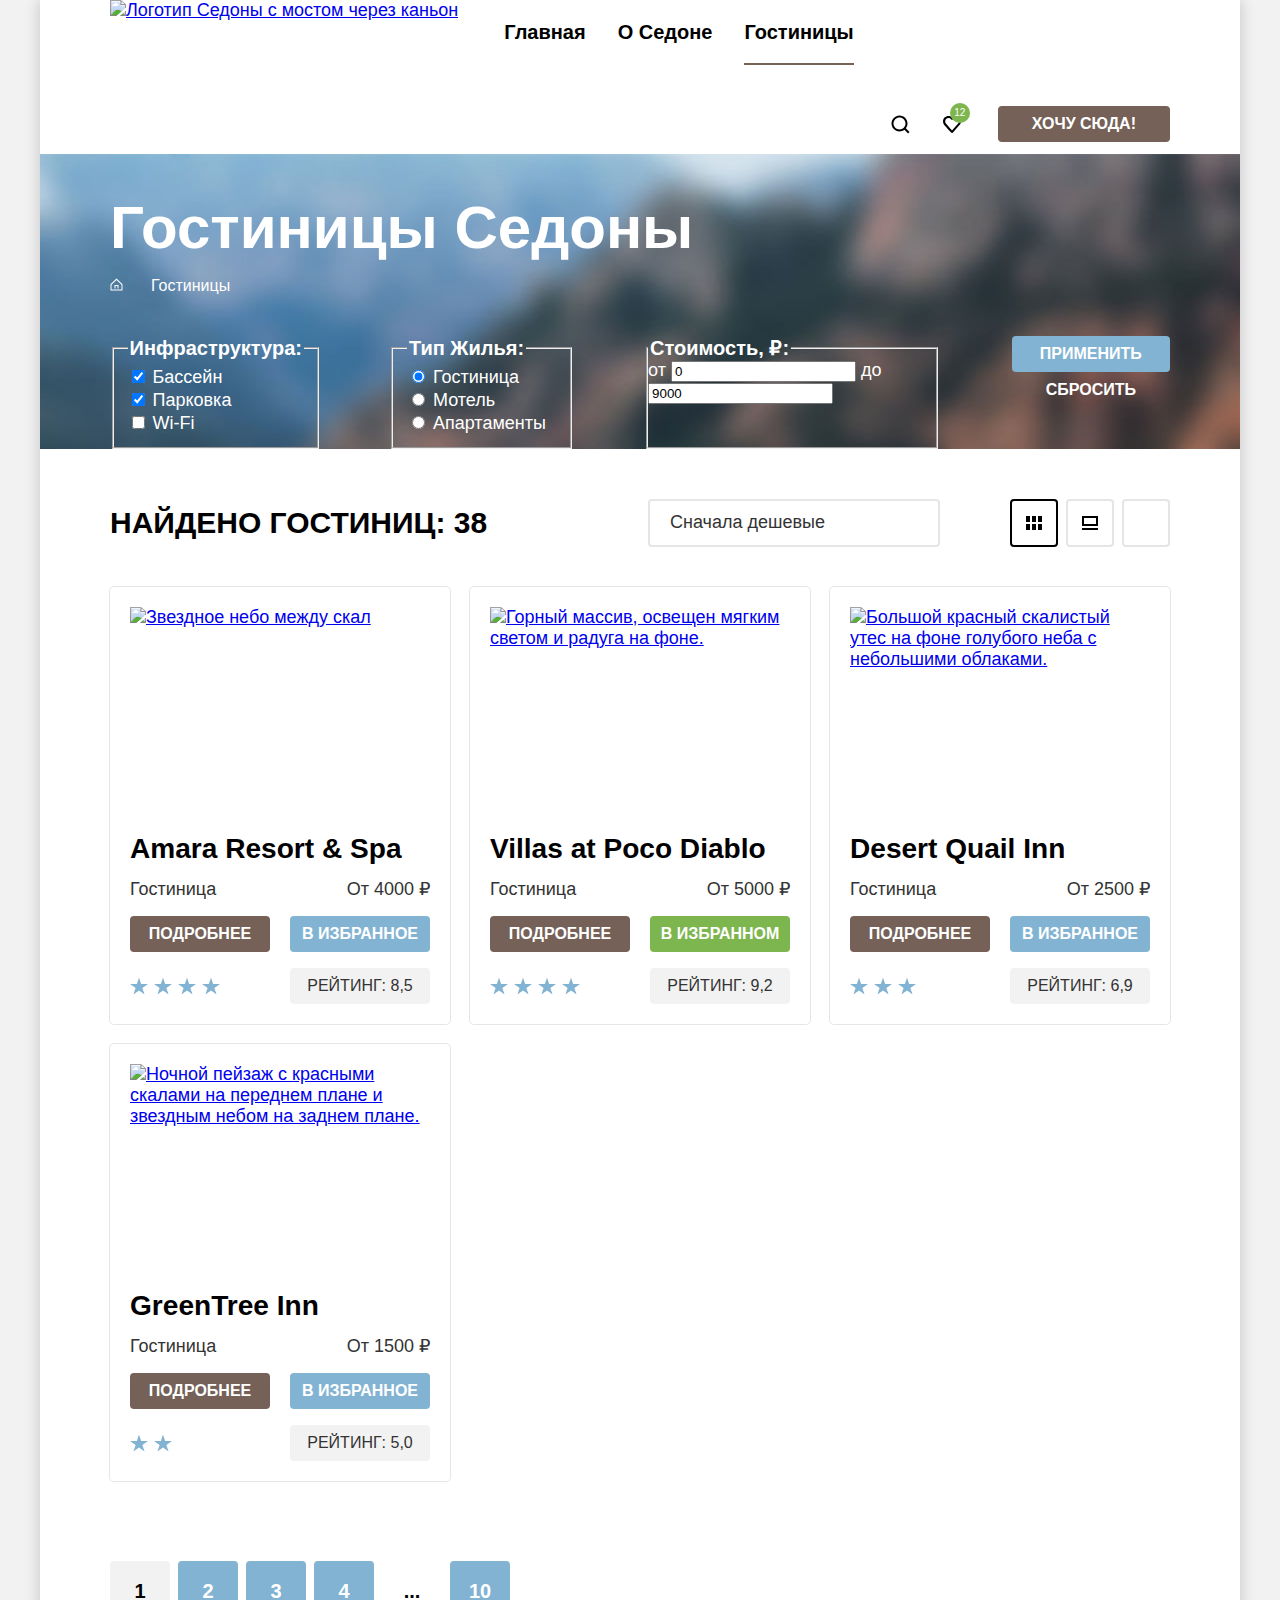
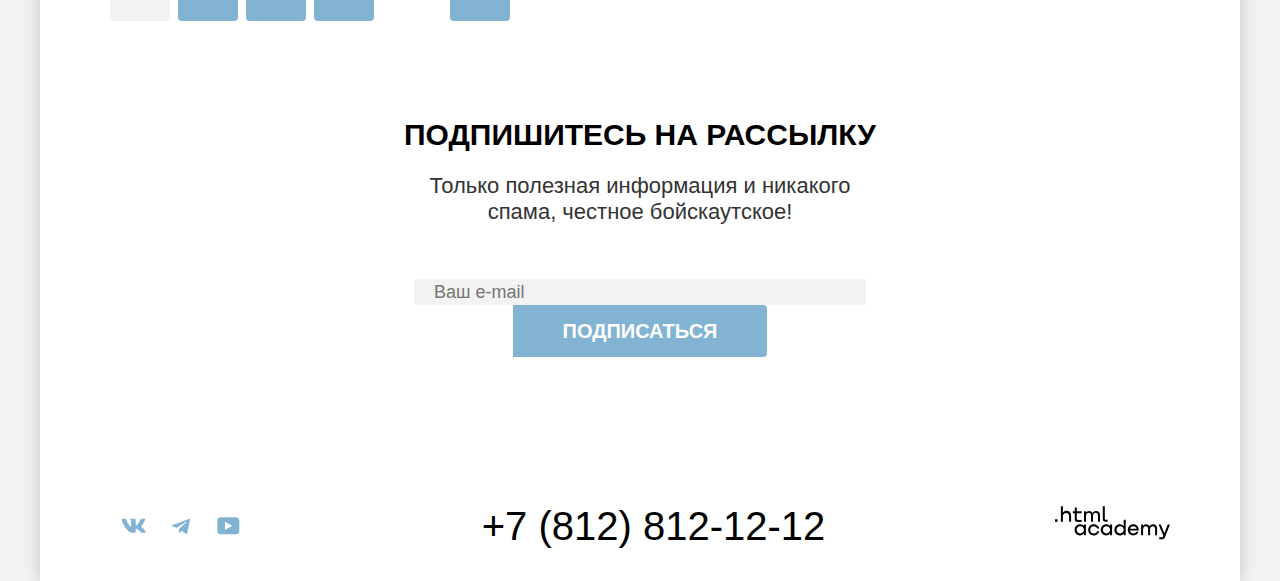
==== commit 4276813c: "добавляет декоративные элементы fix_02" ====
--- a/hotels.html
+++ b/hotels.html
@@ -45,11 +45,12 @@
                     d="M8.9 17c-.3 0-.6-.1-.8-.4-5.4-6.1-6.7-7.5-7-7.9C.4 7.8 0 6.6 0 5.4 0 2.4 2.4 0 5.5 0 6.8 0 8 .5 9 1.3 10 .5 11.3 0 12.5 0c3 0 5.5 2.4 5.5 5.4 0 1.3-.5 2.5-1.3 3.4l-7 7.9c-.2.2-.4.3-.8.3Zm-6-9.5c.3.4 3.5 4 6.1 6.9l6.2-7c.5-.5.7-1.2.7-2 0-1.8-1.5-3.3-3.3-3.3-1 0-2 .5-2.7 1.3-.3.3-.6.4-.9.4-.3 0-.6-.2-.8-.4-.7-.8-1.7-1.3-2.7-1.3-1.8 0-3.3 1.5-3.3 3.3-.1.9.3 1.6.7 2.1-.1 0-.1 0 0 0Z" />
                 </svg>
                 <span class="visually-hidden">В избранное добавлено объектов: </span>
-              </a>
-              <span class="number-of-objects">12</span>
+                <span class="number-of-objects">12</span>
+              </a>
+
             </li>
             <li class="navigation-user-item navigation-user-button">
-              <a class="button" href="#">Хочу сюда!</a>
+              <a class="button button-go" href="#">Хочу сюда!</a>
             </li>
           </ul>
         </nav>
@@ -59,10 +60,18 @@
           <h1 class="page-filter-title">Гостиницы Седоны</h1>
           <ul class="breadcrumbs">
             <li class="breadcrumbs-item">
-              <a class="breadcrumbs-link" href="index.html"><span class="visually-hidden">Главная</span></a>
-            </li>
-            <li class="breadcrumbs-item">
-              <a class="breadcrumbs-link breadcrumbs-link-current"><span>Гостиницы</span></a>
+              <a class="breadcrumbs-link" href="index.html">
+                <span class="visually-hidden">Главная</span>
+                <svg class="breadcrumbs-svg" aria-hidden="true" focusable="false" width="13" height="13"
+                  viewBox="0 0 13 13" xmlns="http://www.w3.org/2000/svg">
+                  <path
+                    d="M6.5 0.5L0.5 6.30006V12.5001H12.5V6.30006L6.5 0.5ZM11.5 11.5001H1.5V6.70005L6.5 1.9L11.5 6.70005V11.5001Z" />
+                  <path d="M4.5 10.5001H5.5V8.00005H7.5V10.5001H8.5V7.00005H4.5V10.5001Z" />
+                </svg>
+              </a>
+            </li>
+            <li class="breadcrumbs-item breadcrumbs-item-next">
+              <a class="breadcrumbs-link breadcrumbs-link-current"><span class="breadcrumbs-text">Гостиницы</span></a>
             </li>
           </ul>
           <section class="filter-list">
@@ -116,10 +125,10 @@
               </fieldset>
               <fieldset class="price-form">
                 <legend class="price-legeng">Стоимость, ₽:</legend>
-                <label class="visually-hidden" for="min-price">от</label>
-                <input type="number" id="min-price" name="price-min" placeholder="0" value="0">
-                <label class="visually-hidden" for="max-price">до</label>
-                <input type="number" id="max-price" name="price-max" placeholder="9000" value="9000">
+                <label for="min-price">от</label>
+                <input type="number" id="min-price" name="price-min" placeholder="0" value="0" required>
+                <label for="max-price">до</label>
+                <input type="number" id="max-price" name="price-max" placeholder="9000" value="9000" required>
               </fieldset>
               <div class="buttons-block">
                 <button class="button button-action" type="submit">Применить</button>
@@ -137,45 +146,20 @@
               <option value="popular">Сначала популярные</option>
             </select>
             <ul class="card-display" aria-label="Отображение карточек отелей">
-              <li class="card-item card-item-select">
-                <a class="card-item-display" href="#">
+              <li class="card-item">
+                <button class="card-item-display card-table card-item-select" type="button">
                   <span class="visually-hidden">Плитки</span>
-                  <svg class="card-item-svg" aria-hidden="true" focusable="false" width="16" height="14"
-                  viewBox="0 0 16 14" xmlns="http://www.w3.org/2000/svg">
-                  <path d="M4 0H0V6H4V0Z" fill="black" />
-                  <path d="M16 0H12V6H16V0Z" fill="black" />
-                  <path d="M10 0H6V6H10V0Z" fill="black" />
-                  <path d="M4 8H0V14H4V8Z" fill="black" />
-                  <path d="M16 8H12V14H16V8Z" fill="black" />
-                  <path d="M10 8H6V14H10V8Z" fill="black" />
-                </svg>
-                </a>
+                </button>
               </li>
               <li class="card-item">
-                <a class="card-item-display" href="#">
+                <button class="card-item-display card-slideshow" type="button">
                   <span class="visually-hidden">Карточки</span>
-                  <svg class="card-item-svg" aria-hidden="true" focusable="false" width="16" height="14"
-                  viewBox="0 0 16 14" xmlns="http://www.w3.org/2000/svg">
-                  <path d="M16 12H0V14H16V12Z" fill="black" />
-                  <path d="M14 2V8H2V2H14ZM16 0H0V10H16V0Z" fill="black" />
-                </svg>
-                </a>
+                </button>
               </li>
               <li class="card-item">
-                <a class="card-item-display" href="#">
+                <button class="card-item-display card-list" type="button">
                   <span class="visually-hidden">Список</span>
-                  <svg class="card-item-svg" aria-hidden="true" focusable="false" width="16" height="14"
-                  viewBox="0 0 16 14" xmlns="http://www.w3.org/2000/svg">
-                  <path d="M2 0H0V2H2V0Z" fill="black" />
-                  <path d="M16 0H4V2H16V0Z" fill="black" />
-                  <path d="M2 4H0V6H2V4Z" fill="black" />
-                  <path d="M16 4H4V6H16V4Z" fill="black" />
-                  <path d="M2 8H0V10H2V8Z" fill="black" />
-                  <path d="M16 8H4V10H16V8Z" fill="black" />
-                  <path d="M2 12H0V14H2V12Z" fill="black" />
-                  <path d="M16 12H4V14H16V12Z" fill="black" />
-                </svg>
-                </a>
+                </button>
               </li>
             </ul>
           </div>
@@ -226,7 +210,7 @@
               <p class="price-of-housing">От 2500 ₽</p>
               <a class="more-button button" href="#">Подробнее</a>
               <button class="button button-action select-card-button">В избранное</button>
-              <p class="stars four-stars">
+              <p class="stars three-stars">
                 <span class="visually-hidden">3 звезды</span>
               </p>
               <p class="hotel-rating">Рейтинг: 6,9</p>
@@ -243,7 +227,7 @@
               <p class="price-of-housing">От 1500 ₽</p>
               <a class="more-button button" href="#">Подробнее</a>
               <button class="button button-action select-card-button">В избранное</button>
-              <p class="stars four-stars">
+              <p class="stars two-stars">
                 <span class="visually-hidden">2 звезды</span>
               </p>
               <p class="hotel-rating">Рейтинг: 5,0</p>
@@ -284,7 +268,7 @@
           <form class="subscribe-form subscribe-form-hotels" action="https://echo.htmlacademy.ru/" method="post">
             <label class="visually-hidden" for="e-mail-subscribe">Поделитесь с нами почтой</label>
             <input class="subscribe-e-mail" id="e-mail-subscribe" type="email" name="subscribe-e-mail"
-              placeholder="Ваш e-mail">
+              placeholder="Ваш e-mail" required>
             <button class="button submit-button" type="submit">Подписаться</button>
           </form>
         </section>
--- a/styles/styles.css
+++ b/styles/styles.css
@@ -57,6 +57,7 @@
 
 .navigation {
   display: flex;
+  flex-wrap: wrap;
   align-items: center;
   width: 1060px;
   margin: 0 auto;
@@ -66,6 +67,18 @@
 .navigation-logo {
   height: 64px;
   align-self: flex-start;
+}
+
+.navigation-logo:hover {
+  opacity: 0.8;
+}
+
+.navigation-logo:focus-visible {
+  opacity: 0.8;
+}
+
+.navigation-logo:active {
+  opacity: 0.6;
 }
 
 .navigation-menu {
@@ -91,8 +104,18 @@
 }
 
 .navigation-user .navigation-link {
+  display: flex;
+  justify-content: center;
+  align-items: center;
   min-width: 20px;
   min-height: 20px;
+}
+
+.navigation-user-like {
+  position: relative;
+  display: flex;
+  justify-content: center;
+  align-items: center;
 }
 
 .navigation-link {
@@ -104,6 +127,18 @@
   line-height: 24px;
   color: inherit;
   text-decoration: none;
+}
+
+.navigation-link:hover {
+  color: #756157;
+}
+
+.navigation-link:focus-visible {
+  color: #756157;
+}
+
+.navigation-link:active {
+  color: rgba(117, 97, 87, 0.3);
 }
 
 .navigation-link-current::after {
@@ -162,6 +197,10 @@
   color: rgb(255, 255, 255, 0.3);
 }
 
+.button-go {
+  margin-left: 20px;
+}
+
 .body-content .button:disabled {
   color: rgb(255, 255, 255, 0.3);
   background-color: #E5E5E5;
@@ -229,6 +268,9 @@
 }
 
 .number-of-objects {
+  position: absolute;
+  top: 9px;
+  left: 24px;
   display: inline-block;
   font-weight: 400;
   font-size: 10px;
@@ -243,6 +285,19 @@
   border-radius: 50%;
 }
 
+.number-of-objects:hover {
+  background-color: #6C9E42;
+}
+
+.number-of-objects:focus-visible {
+  background-color: #6C9E42;
+}
+
+.number-of-objects:active {
+  background-color: #7DB54F;
+  color: rgb(255, 255, 255, 0.3);
+}
+
 .intro {
   background-image: url("../images/ikons_logos/divider.svg"), url("../images/background/header_index.jpg");
   background-color: #68A2CA;
@@ -436,7 +491,7 @@
   background-image: url("../images/ikons_logos/food.svg");
 }
 
-.service-title-souvenirs::before {
+.service-title-souvenir::before {
   background-image: url("../images/ikons_logos/souvenirs.svg");
 }
 
@@ -531,6 +586,7 @@
 
 .subscribe-form {
   display: flex;
+  flex-wrap: wrap;
   justify-content: center;
   max-width: 684px;
   margin: 0 auto;
@@ -549,6 +605,19 @@
   padding-left: 20px;
   padding-right: 20px;
   box-sizing: border-box;
+  cursor: pointer;
+}
+
+.subscribe-e-mail:hover {
+  background-color: #E6E6E6;
+}
+
+.subscribe-e-mail:focus-visible {
+  background-color: #E6E6E6;
+}
+
+.subscribe-e-mail:active {
+  background-color: #E6E6E6;
 }
 
 .subscribe-form .submit-button {
@@ -565,6 +634,7 @@
 
 .footer-links-container {
   display: flex;
+  flex-wrap: wrap;
   width: 1060px;
   min-height: 120px;
   margin: 0 auto;
@@ -632,6 +702,7 @@
 
 .footer-social-list {
   display: flex;
+  flex-wrap: wrap;
   list-style-type: none;
   margin: 0;
   padding: 0;
@@ -670,7 +741,7 @@
 .page-filter {
   background-image: url("../images/background/header_hotels.jpg");
   background-color: #756157;
-  color: #fff;
+  color: #ffffff;
   background-repeat: no-repeat;
   margin-bottom: 50px;
 }
@@ -682,17 +753,65 @@
   margin: 0;
   padding: 0;
   margin-left: 70px;
+  margin-bottom: 8px;
   padding-top: 35px;
 }
 
 .breadcrumbs {
+  display: flex;
+  flex-wrap: wrap;
+  align-items: center;
   color: #ffffff;
   list-style-type: none;
+  margin: 0;
   margin-left: 70px;
+  margin-right: 70px;
+  margin-bottom: 40px;
+  gap: 10px;
+  padding: 0;
+}
+
+.breadcrumbs-text {
+  padding: 0;
+}
+
+.breadcrumbs-svg {
+  fill: #ffffff;
+}
+
+.breadcrumbs-svg:hover {
+  fill: rgb(255, 255, 255, 0.6);
+}
+
+.breadcrumbs-svg:focus-visible {
+  fill: #ffffff;
+}
+
+.breadcrumbs-svg:active {
+  fill: rgb(255, 255, 255, 0.3);
+}
+
+.breadcrumbs-item-next {
+  display: flex;
+  flex-wrap: wrap;
+  align-items: center;
+  gap: 10px;
+}
+
+.breadcrumbs-item-next::before {
+  content: " ";
+  background-image: url(../images/ikons_logos/next.svg);
+  display: block;
+  width: 8px;
+  height: 20px;
+  background-size: contain;
+  background-repeat: no-repeat;
+  background-position: center;
 }
 
 .characteristic-filter {
   display: flex;
+  flex-wrap: wrap;
   width: 1060px;
   margin: 0 auto;
   padding: 0;
@@ -759,6 +878,7 @@
 
 .hotels-variants-row {
   display: flex;
+  flex-wrap: wrap;
   align-items: center;
   width: 1060px;
   margin: 0 auto;
@@ -768,11 +888,53 @@
 
 .card-display {
   display: flex;
+  flex-wrap: wrap;
   min-width: 160px;
   padding: 0;
   margin: 0;
   justify-content: space-between;
   list-style-type: none;
+}
+
+.card-item-display {
+  display: block;
+  width: 48px;
+  height: 48px;
+  background-color: transparent;
+  background-repeat: no-repeat;
+  background-position: center;
+  color: #000000;
+  border: #E5E5E5 solid 2px;
+  border-radius: 4px;
+  cursor: pointer;
+}
+
+.card-item-display.card-item-select {
+  border: #000000 solid 2px;
+}
+
+.card-table {
+  background-image: url(../images/ikons_logos/table.svg);
+}
+
+.card-slideshow {
+  background-image: url(../images/ikons_logos/slideshow.svg);
+}
+
+.card-list {
+  background-image: url(../images/ikons_logos/list.svg);
+}
+
+.card-item-display:hover {
+  border: #000000 solid 2px;
+}
+
+.card-item-display:focus-visible {
+  border: #000000 solid 2px;
+}
+
+.card-item-display:active {
+  border: #000000 solid 2px;
 }
 
 .hotels-cards {
@@ -835,18 +997,23 @@
   margin-left: auto;
   padding-left: 20px;
   padding-right: 20px;
-  width: 292px;
-  height: 49px;
+  min-width: 292px;
+  height: 48px;
   cursor: pointer;
   border: 2px solid #E5E5E5;
   border-radius: 4px;
+  appearance: none;
+  background-image: url(../images/ikons_logos/down.svg);
+  background-repeat: no-repeat;
+  background-position: right 18px top 19px;
+  background-size: 12px 7px;
 }
 
 .select-variants:hover {
   border: 2px solid #68A2CA;
 }
 
-.select-variants:focus {
+.select-variants:focus-visible {
   border: 2px solid #68A2CA;
 }
 
@@ -878,6 +1045,9 @@
 
 .hotels-img-link {
   grid-column: 1/-1;
+}
+
+.hotels-item-img {
   object-fit: cover;
 }
 
@@ -888,6 +1058,30 @@
 
 .selected-card-button {
   background-color: #7db54f;
+}
+
+.stars {
+  display: block;
+  margin: 0;
+  min-height: 18px;
+  background-image: url(../images/ikons_logos/stars.svg);
+  background-repeat: no-repeat;
+}
+
+.one-star {
+  background-position: -96px;
+}
+
+.two-stars {
+  background-position: -72px;
+}
+
+.three-stars {
+  background-position: -48px;
+}
+
+.four-stars {
+  background-position: -24px;
 }
 
 .pagination-list {
@@ -931,6 +1125,7 @@
 
 .advantages .advantages-list .advantages-item-img {
   display: flex;
+  flex-wrap: wrap;
   background-color: #82b3d3;
   color: #ffffff;
   min-width: 100%;
@@ -948,38 +1143,6 @@
   background-color: rgba(131, 179, 211, 0.2);
 }
 
-
-
 .service-list li:nth-child(odd) {
   background-color: rgba(131, 179, 211, 0.12);
 }
-
-.card-item {
-  border: 2px solid #e5e5e5;
-  border-radius: 4px;
-  width: 48px;
-  height: 48px;
-  align-content: center;
-  text-align: center;
-}
-
-.card-item-select {
-  border: 2px solid #000000;
-}
-
-.card-item:hover {
-  border: 2px solid #000000;
-}
-
-.card-item:active {
-  border: 2px solid #000000;
-}
-
-.card-item-display {
-  color: #000000;
-  text-decoration: none;
-}
-
-.card-item-svg {
-  padding: 17px 16px;
-}
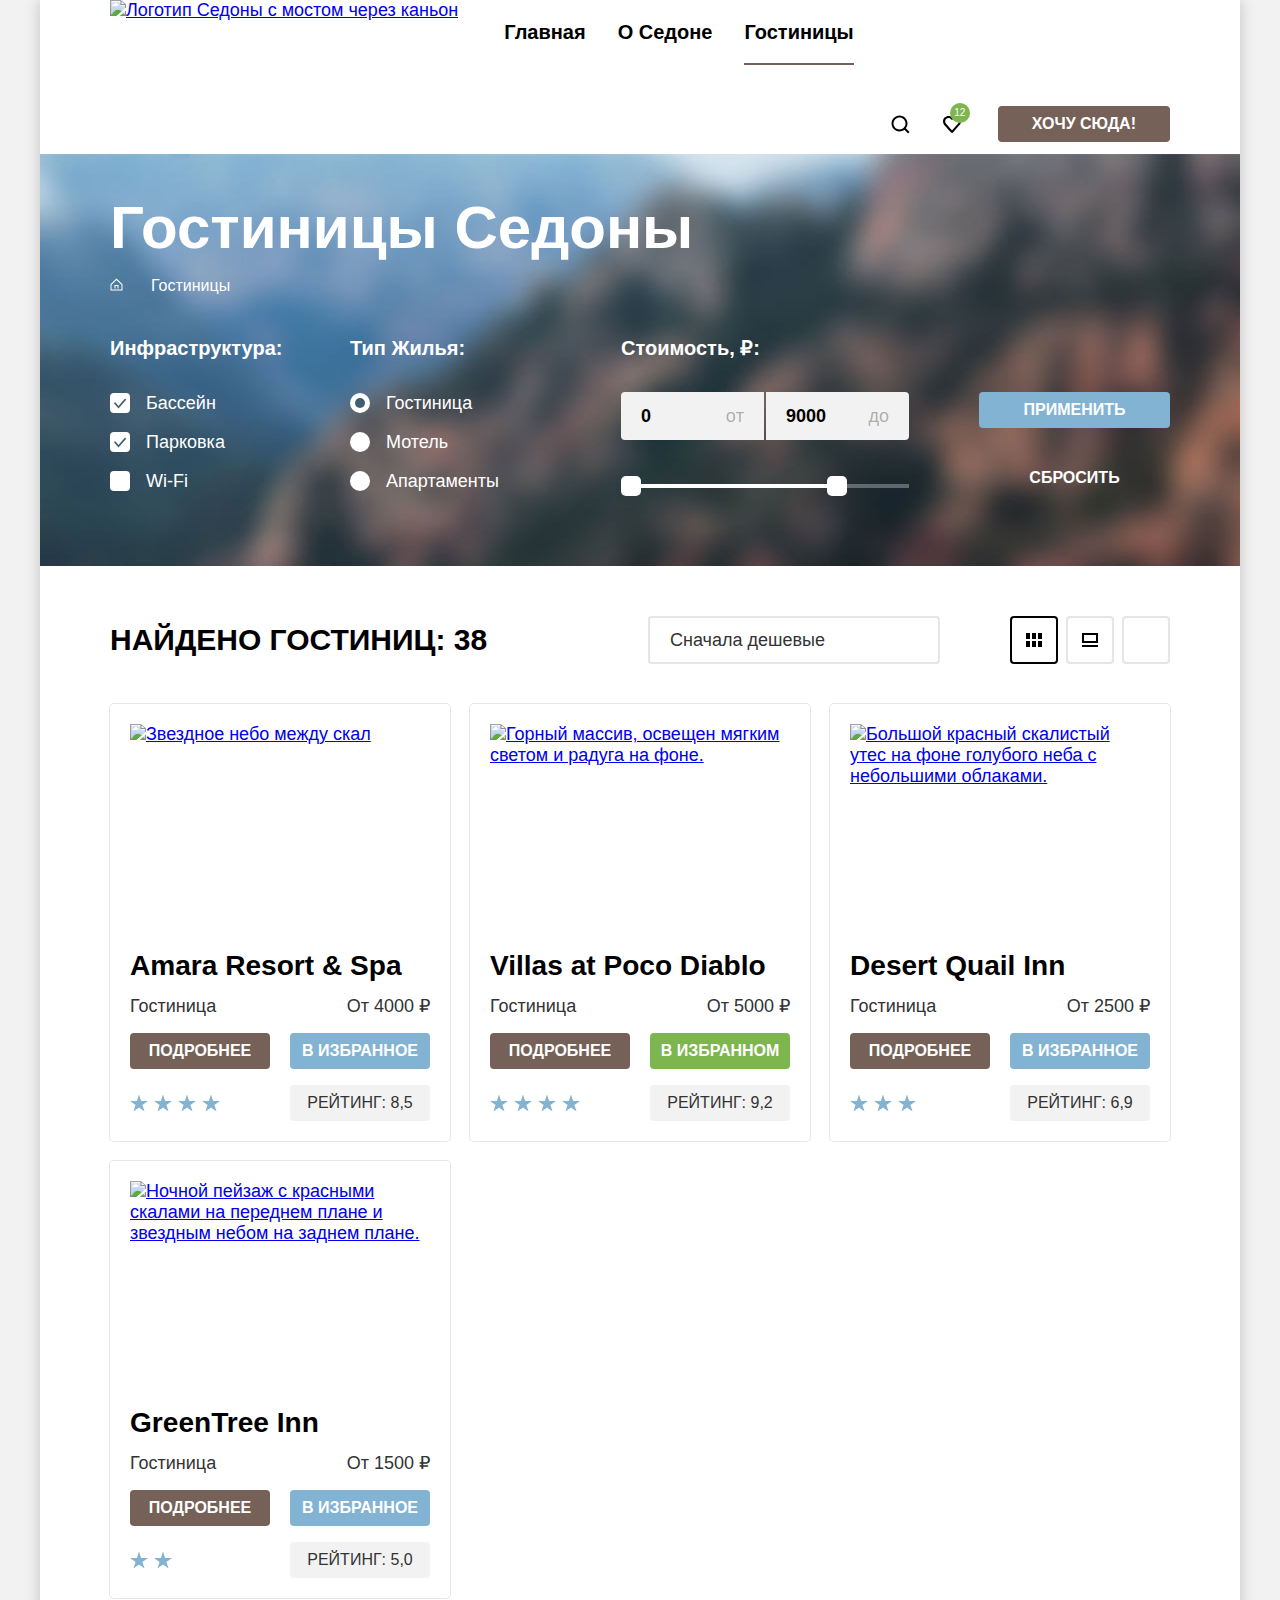
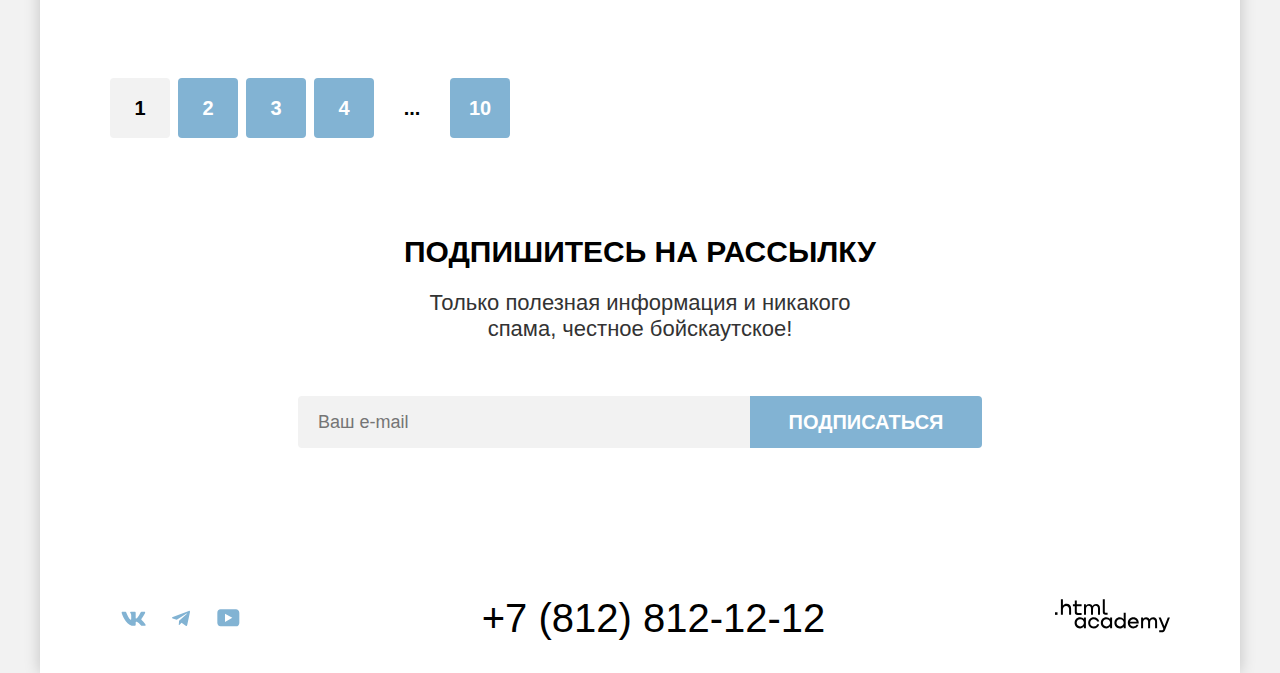
==== commit d82f4695: "добавляет декоративные элементы и стилизует формы" ====
--- a/hotels.html
+++ b/hotels.html
@@ -82,19 +82,19 @@
                 <ul class="fieldset-list">
                   <li class="list-item">
                     <label class="control">
-                      <input class="control-input" type="checkbox" name="pool" checked>
+                      <input class="control-input control-input-checkbox" type="checkbox" name="pool" checked>
                       Бассейн
                     </label>
                   </li>
                   <li class="list-item">
                     <label class="control">
-                      <input class="control-input" type="checkbox" name="parking" checked>
+                      <input class="control-input control-input-checkbox" type="checkbox" name="parking" checked>
                       Парковка
                     </label>
                   </li>
                   <li class="list-item">
                     <label class="control">
-                      <input class="control-input" type="checkbox" name="wifi">
+                      <input class="control-input control-input-checkbox" type="checkbox" name="wifi">
                       Wi-Fi
                     </label>
                   </li>
@@ -105,19 +105,22 @@
                 <ul class="fieldset-list">
                   <li class="list-item">
                     <label class="control">
-                      <input class="control-input" type="radio" name="type-of-housing" value="hotel" checked>
+                      <input class="control-input control-input-radio" type="radio" name="type-of-housing" value="hotel"
+                        checked>
                       Гостиница
                     </label>
                   </li>
                   <li class="list-item">
                     <label class="control">
-                      <input class="control-input" type="radio" name="type-of-housing" value="motel">
+                      <input class="control-input control-input-radio" type="radio" name="type-of-housing"
+                        value="motel">
                       Мотель
                     </label>
                   </li>
                   <li class="list-item">
                     <label class="control">
-                      <input class="control-input" type="radio" name="type-of-housing" value="apartments">
+                      <input class="control-input control-input-radio" type="radio" name="type-of-housing"
+                        value="apartments">
                       Апартаменты
                     </label>
                   </li>
@@ -125,10 +128,30 @@
               </fieldset>
               <fieldset class="price-form">
                 <legend class="price-legeng">Стоимость, ₽:</legend>
-                <label for="min-price">от</label>
-                <input type="number" id="min-price" name="price-min" placeholder="0" value="0" required>
-                <label for="max-price">до</label>
-                <input type="number" id="max-price" name="price-max" placeholder="9000" value="9000" required>
+                <div class="range">
+                  <label class="filter-price" for="price-min">oт
+                    <input class="fixing-price" type="number" id="price-min" name="price-min" value="0" placeholder="0"
+                      required>
+                  </label>
+                  <label class="filter-price" for="price-max">до
+                    <input class="fixing-price" type="number" id="price-max" name="price-max" value="9000"
+                      placeholder="9000" required>
+                  </label>
+                  <div class="range-target">
+                    <div class="range-scale">
+                      <div class="range-bar" style="left: 0; width: 226px">
+                        <button class="range-toggle toggle-min" type="button">
+                          <span class="visually-hidden">Изменить минимальную стоимость</span>
+                        </button>
+                        <button class="range-toggle toggle-max" type="button">
+                          <span class="visually-hidden">Изменить максимальную стоимость</span>
+                        </button>
+                      </div>
+                    </div>
+                    <div class="range-wrapper-inputs">
+                    </div>
+                  </div>
+                </div>
               </fieldset>
               <div class="buttons-block">
                 <button class="button button-action" type="submit">Применить</button>
--- a/styles/styles.css
+++ b/styles/styles.css
@@ -586,7 +586,6 @@
 
 .subscribe-form {
   display: flex;
-  flex-wrap: wrap;
   justify-content: center;
   max-width: 684px;
   margin: 0 auto;
@@ -627,9 +626,9 @@
   background-color: #82b3d3;
   border-top-left-radius: 0;
   border-bottom-left-radius: 0;
-  padding-left: 50px;
-  padding-right: 50px;
+  min-width: 232px;
   max-width: 500px;
+  padding: 8px;
 }
 
 .footer-links-container {
@@ -741,9 +740,11 @@
 .page-filter {
   background-image: url("../images/background/header_hotels.jpg");
   background-color: #756157;
+  background-size: cover;
   color: #ffffff;
   background-repeat: no-repeat;
   margin-bottom: 50px;
+  padding: 35px 70px 70px 70px;
 }
 
 .page-filter-title {
@@ -752,9 +753,7 @@
   line-height: 78px;
   margin: 0;
   padding: 0;
-  margin-left: 70px;
   margin-bottom: 8px;
-  padding-top: 35px;
 }
 
 .breadcrumbs {
@@ -764,8 +763,6 @@
   color: #ffffff;
   list-style-type: none;
   margin: 0;
-  margin-left: 70px;
-  margin-right: 70px;
   margin-bottom: 40px;
   gap: 10px;
   padding: 0;
@@ -812,6 +809,7 @@
 .characteristic-filter {
   display: flex;
   flex-wrap: wrap;
+  gap: 70px;
   width: 1060px;
   margin: 0 auto;
   padding: 0;
@@ -820,13 +818,17 @@
 .buttons-block {
   display: flex;
   flex-direction: column;
-  margin-left: auto;
-
+  gap: 32px;
+  width: 191px;
+  padding: 56px 0 0 0;
 }
 
 .fieldset-form {
-  margin-right: 70px;
+  margin: 0;
+  padding: 0;
+  border: none;
   min-width: 150px;
+  max-width: 170px;
 }
 
 .breadcrumbs-link {
@@ -842,6 +844,8 @@
   font-weight: 700;
   font-size: 20px;
   line-height: 24px;
+  padding: 0;
+  margin-bottom: 32px;
 }
 
 .fieldset-list {
@@ -850,16 +854,168 @@
   padding: 0;
 }
 
+.list-item {
+  display: flex;
+}
+
+.list-item:not(:last-child) {
+  margin-bottom: 16px;
+}
+
 .price-form {
+  margin: 0;
+  padding: 0;
+  border: none;
   margin-left: auto;
   width: 288px;
-  padding: 0;
-  margin-right: 70px;
+}
+
+.range {
+  display: grid;
+  grid-template-columns: repeat(2, 1fr);
+  gap: 44px 2px;
+}
+
+.filter-price {
+  display: flex;
+  padding: 12px 20px;
+  font-size: 18px;
+  line-height: 24px;
+  color: rgba(0, 0, 0, 0.3);
+  background-color: #f2f2f2;
+  border-radius: 4px 0 0 4px;
+  cursor: pointer;
+}
+
+.fixing-price {
+  order: -1;
+  width: 100%;
+  margin: 0 10px 0 0;
+  padding: 0;
+  font: inherit;
+  font-weight: 700;
+  color: #000000;
+  background-color: transparent;
+  border: none;
+  cursor: pointer;
+  outline: none;
+  -webkit-appearance: textfield;
+  appearance: textfield;
+}
+
+.filter-price:hover {
+  background-color: #e6e6e6;
+}
+
+.fixing-price::-webkit-outer-spin-button,
+.fixing-price::-webkit-inner-spin-button {
+  margin: 0;
+  -webkit-appearance: none;
+  appearance: none;
+}
+
+.filter-price:nth-child(2n) {
+  border-radius: 0 4px 4px 0;
+}
+
+.range-target {
+  grid-column: span 2;
+}
+
+.range-scale {
+  position: relative;
+  height: 4px;
+  background-color: rgba(255, 255, 255, 0.3);
+}
+
+.range-bar {
+  position: absolute;
+  height: 4px;
+  background-color: #ffffff;
+}
+
+.range-toggle {
+  position: absolute;
+  width: 20px;
+  height: 20px;
+  background-color: #ffffff;
+  border: none;
+  border-radius: 5px;
+  cursor: pointer;
+}
+
+.range-toggle:active {
+  border: 2px solid #83b3d3;
+}
+
+.toggle-min {
+  top: -8px;
+}
+
+.toggle-max {
+  top: -8px;
+  right: 0;
 }
 
 .control {
-  font-weight: 400;
+  position: relative;
+  display: inline-block;
+  padding-left: 36px;
+  font-size: 18px;
   line-height: 23px;
+  cursor: pointer;
+}
+
+.control-input {
+  position: absolute;
+  top: 1px;
+  left: 0;
+  display: flex;
+  width: 20px;
+  height: 20px;
+  margin: 0;
+  background-color: #ffffff;
+  cursor: pointer;
+  -webkit-appearance: none;
+  appearance: none;
+}
+
+.control-input-checkbox {
+  border-radius: 4px;
+}
+
+.control-input-radio {
+  border-radius: 50%;
+}
+
+.control-input:checked::before {
+  content: "";
+}
+
+.control-input-checkbox::before {
+  width: 13px;
+  height: 11px;
+  background-image: url(../images/ikons_logos/checkbox_input.svg);
+}
+
+.control-input-radio::before {
+  width: 10px;
+  height: 10px;
+  border-radius: 50%;
+  background-color: #3f5e72;
+}
+
+.control-input::before {
+  margin: auto;
+}
+
+.control:has(.control-input:disabled),
+.filter-price:has(.fixing-price:disabled),
+.field:disabled,
+.modal-form-input:disabled,
+.quantity-input:disabled {
+  opacity: 0.3;
+  pointer-events: none;
 }
 
 .button-action {
@@ -996,7 +1152,7 @@
   background-color: #ffffff;
   margin-left: auto;
   padding-left: 20px;
-  padding-right: 20px;
+  padding-right: 40px;
   min-width: 292px;
   height: 48px;
   cursor: pointer;
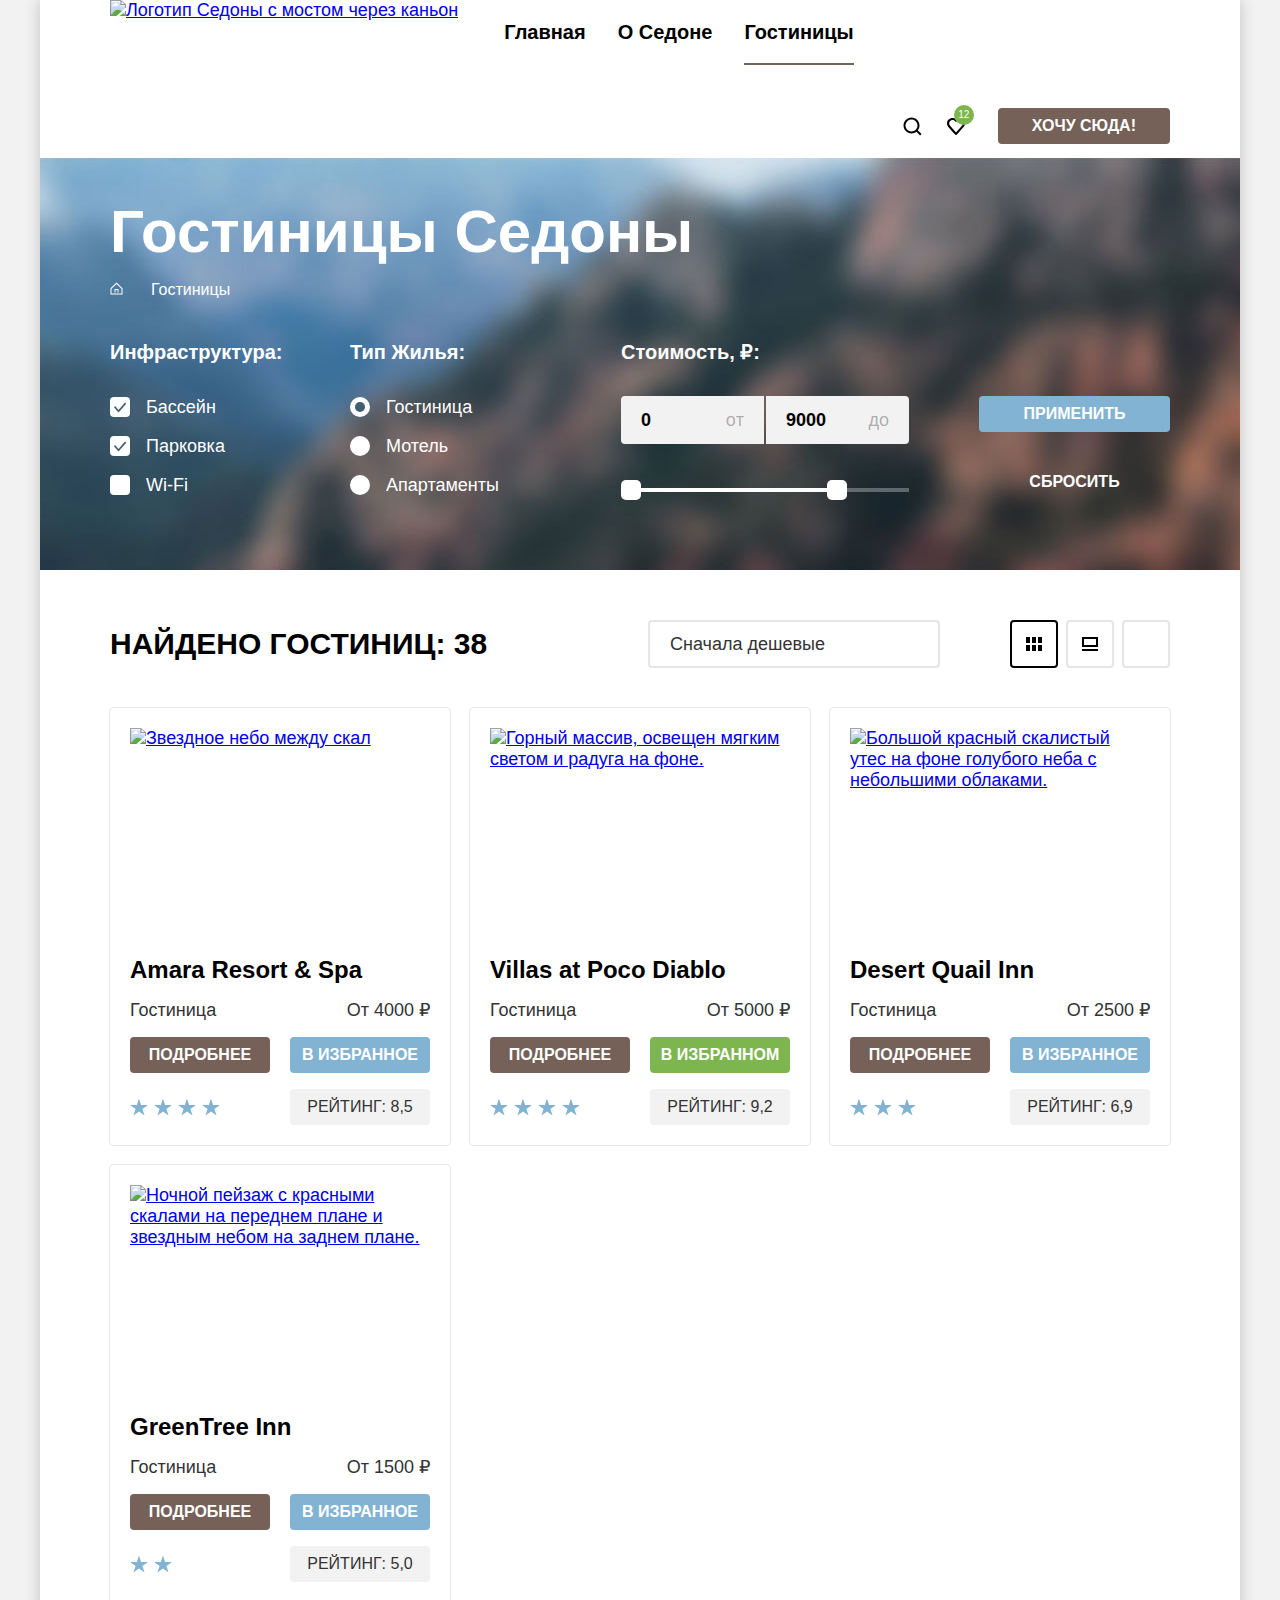
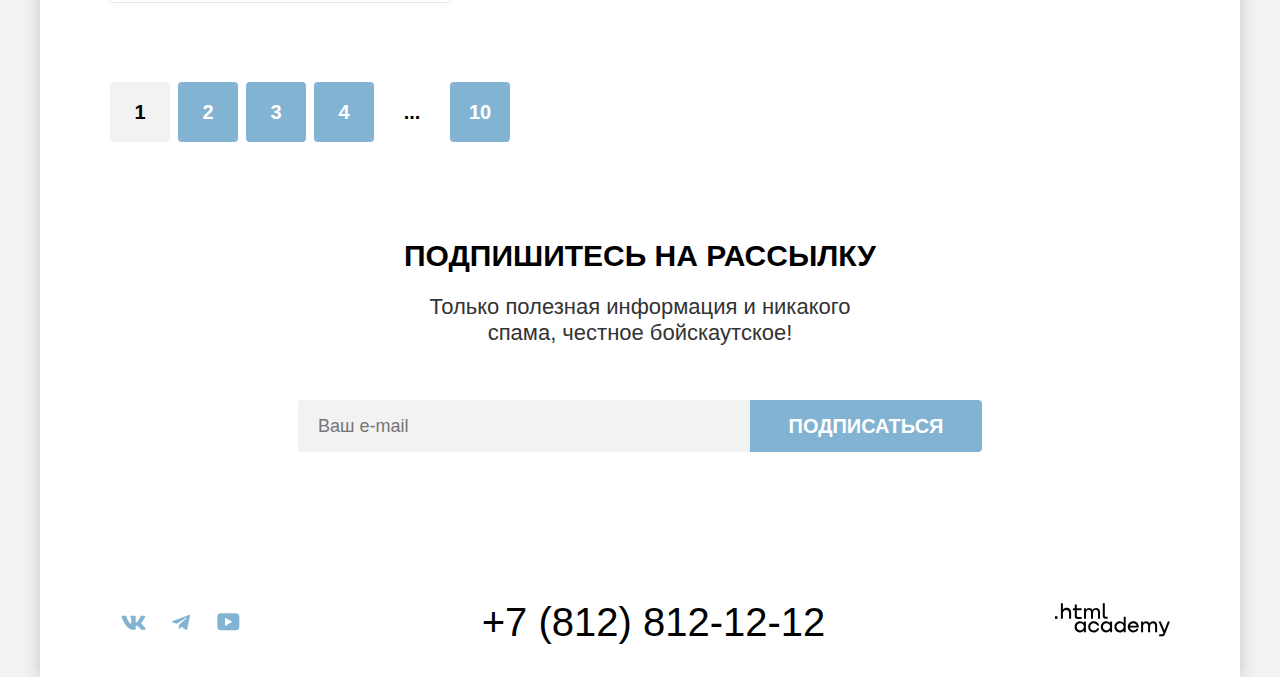
==== commit 6e7a0d0f: "завершает верстку всех компонентов" ====
--- a/hotels.html
+++ b/hotels.html
@@ -28,7 +28,7 @@
           </ul>
           <ul class="navigation-user">
             <li class="navigation-user-item">
-              <a class="navigation-link" href="#">
+              <a class="navigation-link navigation-user-link" href="#">
                 <svg class="navigation-icon" aria-hidden="true" focusable="false" width="20" height="20"
                   viewBox="0 0 20 20" xmlns="http://www.w3.org/2000/svg">
                   <path
@@ -38,7 +38,7 @@
               </a>
             </li>
             <li class="navigation-user-like navigation-user-like-accent">
-              <a class="navigation-link" href="#">
+              <a class="navigation-link navigation-user-link" href="#">
                 <svg class="navigation-icon" aria-hidden="true" focusable="false" width="18" height="17"
                   viewBox="0 0 18 17" xmlns="http://www.w3.org/2000/svg">
                   <path
--- a/styles/styles.css
+++ b/styles/styles.css
@@ -127,6 +127,10 @@
   line-height: 24px;
   color: inherit;
   text-decoration: none;
+}
+
+.navigation-user-link {
+  padding: 22px 12px;
 }
 
 .navigation-link:hover {
@@ -269,8 +273,8 @@
 
 .number-of-objects {
   position: absolute;
-  top: 9px;
-  left: 24px;
+  top: 11px;
+  right: 4px;
   display: inline-block;
   font-weight: 400;
   font-size: 10px;
@@ -333,7 +337,7 @@
   display: flex;
   flex-direction: column;
   max-width: 651px;
-  margin: 69px auto;
+  margin: 69px auto 90px;
   gap: 25px;
 }
 
@@ -734,7 +738,310 @@
 
 .button-social:active .social-logo {
   fill: rgba(104, 162, 202, 0.3);
-  ;
+}
+
+.modal-container {
+  position: fixed;
+  top: 0;
+  left: 0;
+  display: flex;
+  width: 100%;
+  height: 100%;
+  background-color: rgba(242, 242, 242, 0.8);
+  z-index: 2;
+}
+
+.modal {
+  position: relative;
+  margin: auto;
+  padding: 64px 70px;
+  background-color: #ffffff;
+  border-radius: 30px;
+  box-shadow: 0 25px 50px 0 rgba(0, 0, 0, 0.2);
+}
+
+.modal-container-close {
+  display: none;
+}
+
+.modal-auth {
+  width: 717px;
+  box-sizing: border-box;
+}
+
+.modal-close-button {
+  position: absolute;
+  padding: 0;
+  top: 64px;
+  right: 52px;
+  width: 52px;
+  height: 52px;
+  border-radius: 50%;
+  border: none;
+  background-color: #F2F2F2;
+  background-image: url(../images/ikons_logos/cross.svg);
+  background-repeat: no-repeat;
+  background-position: center;
+  cursor: pointer;
+}
+
+.modal-close-button:hover {
+  background-color: #E6E6E6;
+}
+
+.modal-close-button:focus-visible {
+  background-color: #E6E6E6;
+}
+
+.modal-close-button:active {
+  opacity: 30%;
+}
+
+.modal-close-button:disabled {
+  opacity: 0.3;
+  pointer-events: none;
+}
+
+.modal-form-input:hover,
+.modal-form-input:focus-visible,
+.quantity-input:hover,
+.quantity-input:focus-visible {
+  background-color: #e6e6e6;
+}
+
+.modal-close-button:active {
+  background-color: #e6e6e6;
+}
+
+.modal-close-button:active::before {
+  opacity: 0.3;
+}
+
+.modal-title {
+  margin: 0 0 64px 0;
+  padding-right: 40px;
+  font-size: 30px;
+  line-height: 36px;
+  font-weight: 700;
+  text-transform: uppercase;
+}
+
+.modal-form {
+  display: grid;
+  grid-template-columns: repeat(2, 1fr);
+  gap: 23px 83px;
+  width: 577px;
+}
+
+.form-group {
+  display: grid;
+  grid-template-columns: 122px 1fr;
+  gap: 4px 15px;
+  margin: 0;
+}
+
+.form-group-full {
+  grid-column: 1 / -1;
+}
+
+.modal-form-label {
+  display: inline-block;
+  margin: 12px 0 0 0;
+  font-weight: 700;
+  font-size: 20px;
+  line-height: 24px;
+}
+
+.form-input-group {
+  position: relative;
+}
+
+.modal-form-input {
+  box-sizing: border-box;
+  width: 100%;
+  padding: 12px 20px;
+  font: inherit;
+  font-weight: 700;
+  line-height: 24px;
+  font-size: 18px;
+  color: #000000;
+  background-image: url("../images/ikons_logos/calendar.svg");
+  background-repeat: no-repeat;
+  background-size: 20px 20px;
+  background-position: 400px 14px;
+  background-color: #f2f2f2;
+  border: none;
+  border-radius: 4px;
+  cursor: pointer;
+}
+
+.date-input {
+  padding-right: 60px;
+}
+
+.form-status {
+  grid-column: 2 / -1;
+  margin: 0;
+  padding-left: 20px;
+  font-size: 16px;
+  line-height: 21px;
+}
+
+.form-status-error {
+  color: #ff5757;
+}
+
+.quantity-container {
+  position: relative;
+}
+
+.quantity-button {
+  border: none;
+  opacity: 0.3;
+  cursor: pointer;
+}
+
+.quantity-button-minus {
+  position: absolute;
+  top: 14px;
+  left: 10px;
+  width: 20px;
+  height: 20px;
+  background-image: url("../images/ikons_logos/minus.svg");
+  background-color: #f2f2f2;
+  background-repeat: no-repeat;
+  background-position: center;
+}
+
+.quantity-input {
+  box-sizing: border-box;
+  font-family: inherit;
+  text-align: center;
+  width: 110px;
+  padding: 14px 40px 14px 40px;
+  font-weight: 700;
+  font-size: 18px;
+  line-height: 20px;
+  background-color: #f2f2f2;
+  border: none;
+  border-radius: 4px;
+  cursor: pointer;
+  -webkit-appearance: textfield;
+  appearance: textfield;
+}
+
+.quantity-input::-webkit-outer-spin-button,
+.quantity-input::-webkit-inner-spin-button {
+  margin: 0;
+  -webkit-appearance: none;
+  appearance: none;
+}
+
+.quantity-button-plus {
+  position: absolute;
+  top: 14px;
+  right: 10px;
+  width: 20px;
+  height: 20px;
+  background-image: url("../images/ikons_logos/plus.svg");
+  background-color: #f2f2f2;
+  background-repeat: no-repeat;
+  background-position: center;
+}
+
+.quantity-button:hover {
+  opacity: 1;
+}
+
+.quantity-button:focus {
+  opacity: 1;
+}
+
+.quantity-button:active {
+  opacity: 0.3;
+}
+
+.quantity-button:disabled {
+  opacity: 0.3;
+  pointer-events: none;
+}
+
+.group-children {
+  position: relative;
+  display: flex;
+  align-items: flex-start;
+}
+
+.label-children {
+  max-width: 56px;
+}
+
+.form-tooltip {
+  position: absolute;
+  top: 11px;
+  left: 64px;
+  display: flex;
+  width: 26px;
+  height: 26px;
+  background-color: #83b3d3;
+  background-image: url(../images/ikons_logos/info.svg);
+  background-position: center;
+  border: none;
+  border-radius: 50%;
+  cursor: pointer;
+}
+
+.tooltip-text {
+  position: absolute;
+  top: 52px;
+  left: -51px;
+  display: none;
+  box-sizing: border-box;
+  min-height: 143px;
+  min-width: 256px;
+  padding: 21px 18px 22px 22px;
+  font-size: 16px;
+  font-family: inherit;
+  line-height: 20px;
+  color: #ffffff;
+  background-color: #333333;
+  border-radius: 10px;
+  box-shadow: 0 15px 30px 0 rgba(0, 0, 0, 0.3);
+}
+
+.tooltip-text::after {
+  position: absolute;
+  content: "";
+  top: -9px;
+  left: 119px;
+  display: inline-block;
+  width: 19px;
+  height: 9px;
+  background: url("../images/ikons_logos/triangle.svg") no-repeat;
+}
+
+.form-tooltip:hover + .tooltip-text,
+.form-tooltip:focus + .tooltip-text {
+  display: block;
+}
+
+.modal-form .button-modal {
+  display: inline-block;
+  grid-column: 1 / -1;
+  min-height: 60px;
+  margin-top: 24px;
+  padding: 18px 34px;
+  font-size: 20px;
+  line-height: 24px;
+  font-weight: 700;
+  color: #ffffff;
+  text-decoration: none;
+  text-align: center;
+  text-transform: uppercase;
+  font-family: inherit;
+  border: none;
+  border-radius: 10px;
+  cursor: pointer;
 }
 
 .page-filter {
@@ -860,6 +1167,40 @@
 
 .list-item:not(:last-child) {
   margin-bottom: 16px;
+}
+
+.control-input:hover {
+  opacity: 60%;
+}
+
+.control-input:focus-visible {
+  opacity: 60%;
+}
+
+.control-input:active {
+  opacity: 30%;
+}
+
+.control-input:disabled {
+  opacity: 0.3;
+  pointer-events: none;
+}
+
+.control:hover {
+  opacity: 60%;
+}
+
+.control:focus-visible {
+  opacity: 60%;
+}
+
+.control:active {
+  opacity: 30%;
+}
+
+.control:disabled {
+  opacity: 0.3;
+  pointer-events: none;
 }
 
 .price-form {
@@ -1105,6 +1446,8 @@
 }
 
 .hotels-item-title {
+  font-size: 24px;
+  line-height: 28px;
   margin: 0;
   padding: 0;
 }
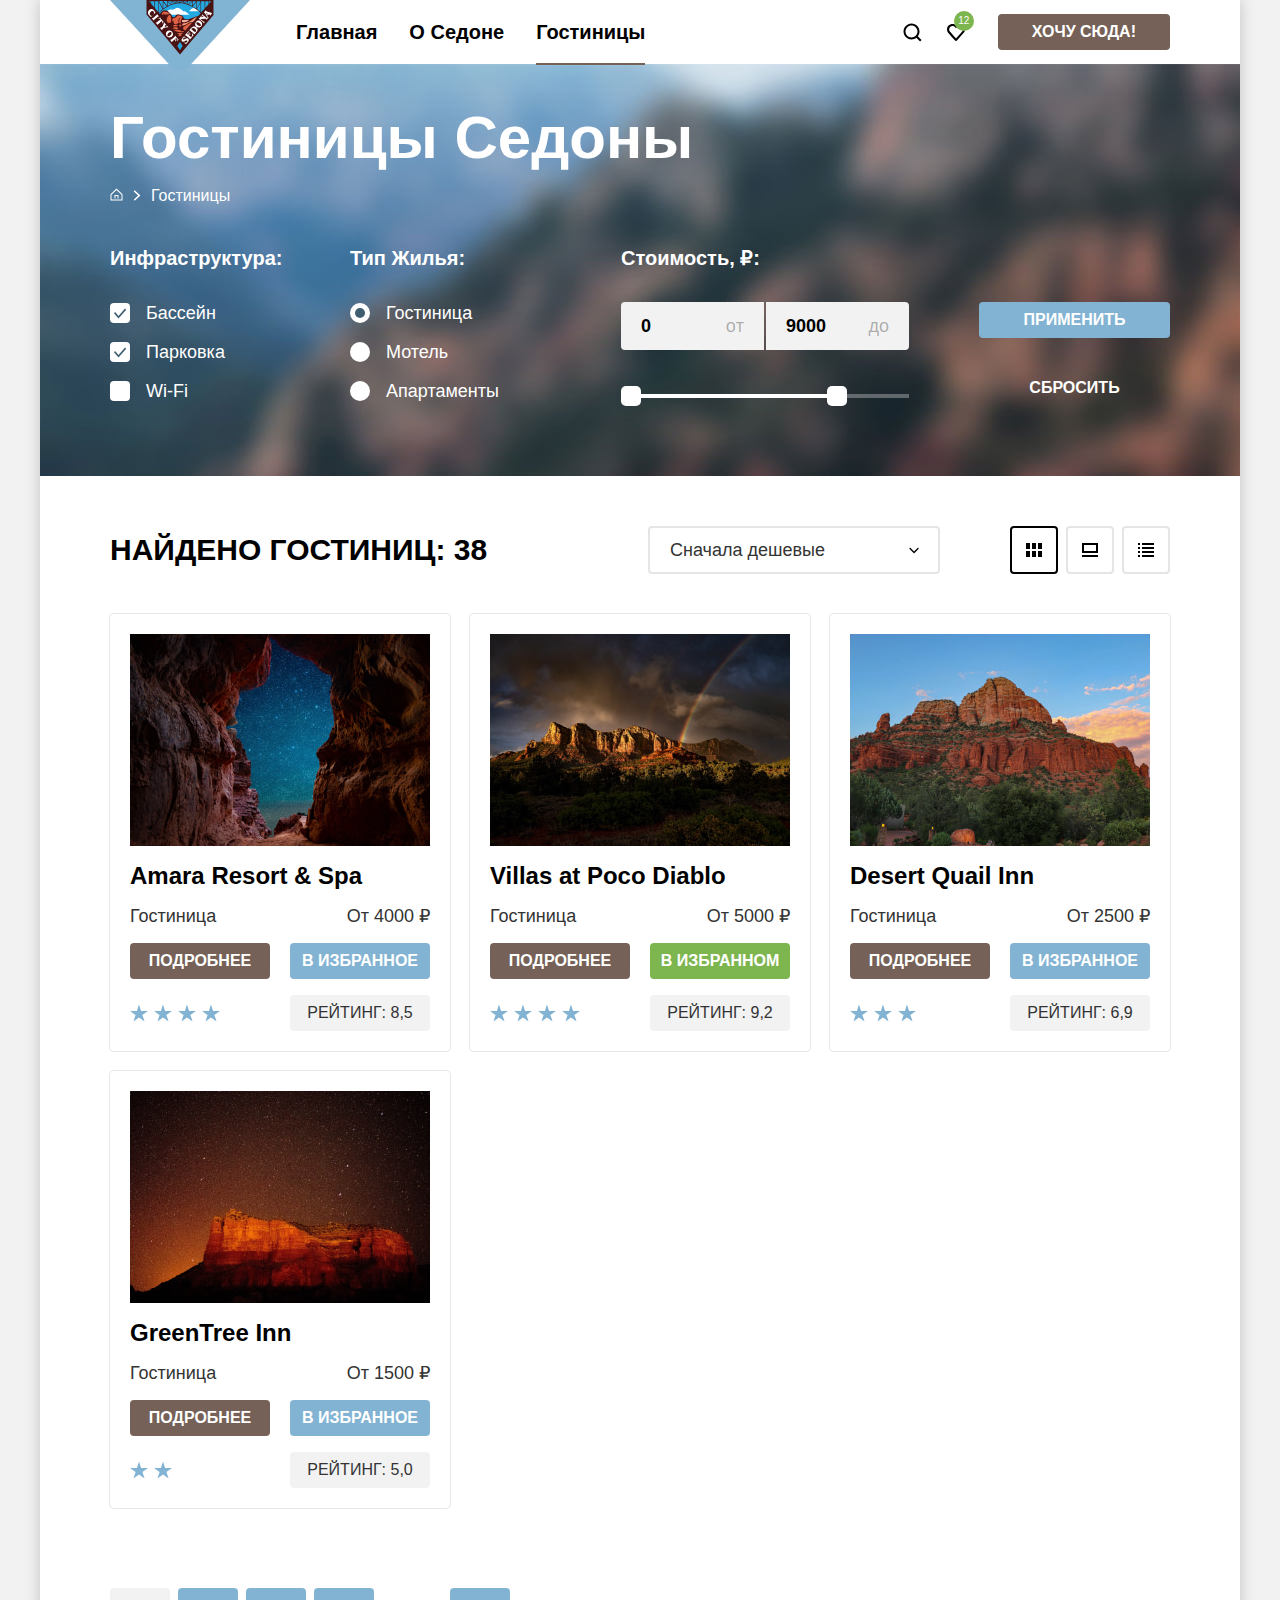
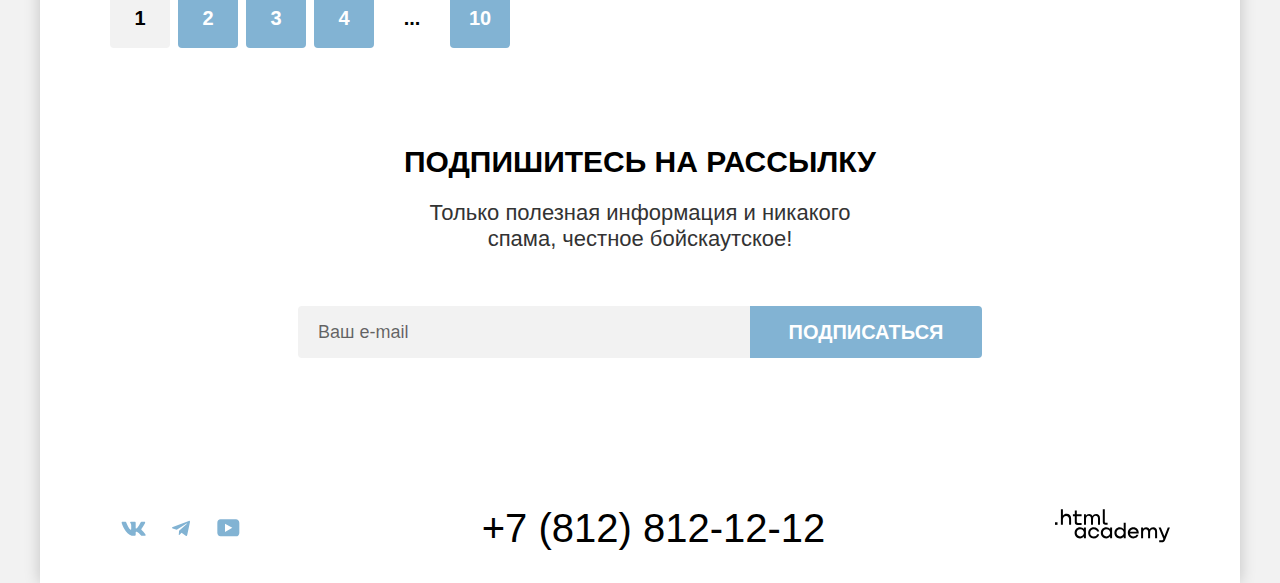
==== commit a698678b: "Merge pull request #1 from OlegSulitskii/master" ====
--- a/hotels.html
+++ b/hotels.html
@@ -5,11 +5,12 @@
     <meta charset="utf-8">
     <title>Гостиницы</title>
     <link rel="stylesheet" href="styles/styles.css">
+    <link rel="icon" type="png" href="images/ikons_logos/favicon.png">
   </head>
 
   <body>
     <div class="body-content">
-      <header class="page-header">
+      <header class="page-header" data-test="header">
         <nav class="navigation">
           <a class="navigation-logo" aria-current="page" href="index.html">
             <img class="logo" src="images/ikons_logos/sedona.svg" width="140" height="70"
@@ -55,8 +56,8 @@
           </ul>
         </nav>
       </header>
-      <main class="main-index">
-        <div class="page-filter">
+      <main class="main-index" data-test="main">
+        <div class="page-filter" data-test="filter">
           <h1 class="page-filter-title">Гостиницы Седоны</h1>
           <ul class="breadcrumbs">
             <li class="breadcrumbs-item">
@@ -160,7 +161,7 @@
             </form>
           </section>
         </div>
-        <section class="hotels-variants">
+        <section class="hotels-variants" data-test="catalog">
           <div class="hotels-variants-row">
             <h2 class="select-variants-title">Найдено гостиниц: <span>38</span></h2>
             <select class="select-variants" aria-label="Сортировка">
@@ -282,7 +283,7 @@
         </section>
       </main>
       <footer class="page-footer">
-        <section class="footer-subscribe footer-subscribe-hotels">
+        <section class="footer-subscribe footer-subscribe-hotels" data-test="subscribe">
           <div class="subscribe-text-container">
             <h2 class="subscribe-header subscribe-header-hotels">Подпишитесь на рассылку</h2>
             <p class="subscribe-text subscribe-text-hotels">Только полезная информация и никакого спама, честное
@@ -295,7 +296,7 @@
             <button class="button submit-button" type="submit">Подписаться</button>
           </form>
         </section>
-        <section class="footer-links">
+        <section class="footer-links" data-test="footer">
           <h2 class="visually-hidden">Полезные ссылки и контакты</h2>
           <div class="footer-links-container">
             <section class="footer-social">
--- a/styles/styles.css
+++ b/styles/styles.css
@@ -611,6 +611,10 @@
   cursor: pointer;
 }
 
+.subscribe-e-mail::placeholder {
+  color: rgba(0, 0, 0, 0.6);
+}
+
 .subscribe-e-mail:hover {
   background-color: #E6E6E6;
 }
@@ -809,6 +813,10 @@
   background-color: #e6e6e6;
 }
 
+.modal-form-input::placeholder {
+  color: rgba(0, 0, 0, 0.6);
+}
+
 .modal-close-button:active {
   background-color: #e6e6e6;
 }
@@ -935,6 +943,10 @@
   margin: 0;
   -webkit-appearance: none;
   appearance: none;
+}
+
+.quantity-input::placeholder {
+  color: rgba(0, 0, 0, 0.6);
 }
 
 .quantity-button-plus {
@@ -1242,6 +1254,10 @@
   outline: none;
   -webkit-appearance: textfield;
   appearance: textfield;
+}
+
+.fixing-price::placeholder {
+  color: rgba(0, 0, 0, 0.6);
 }
 
 .filter-price:hover {
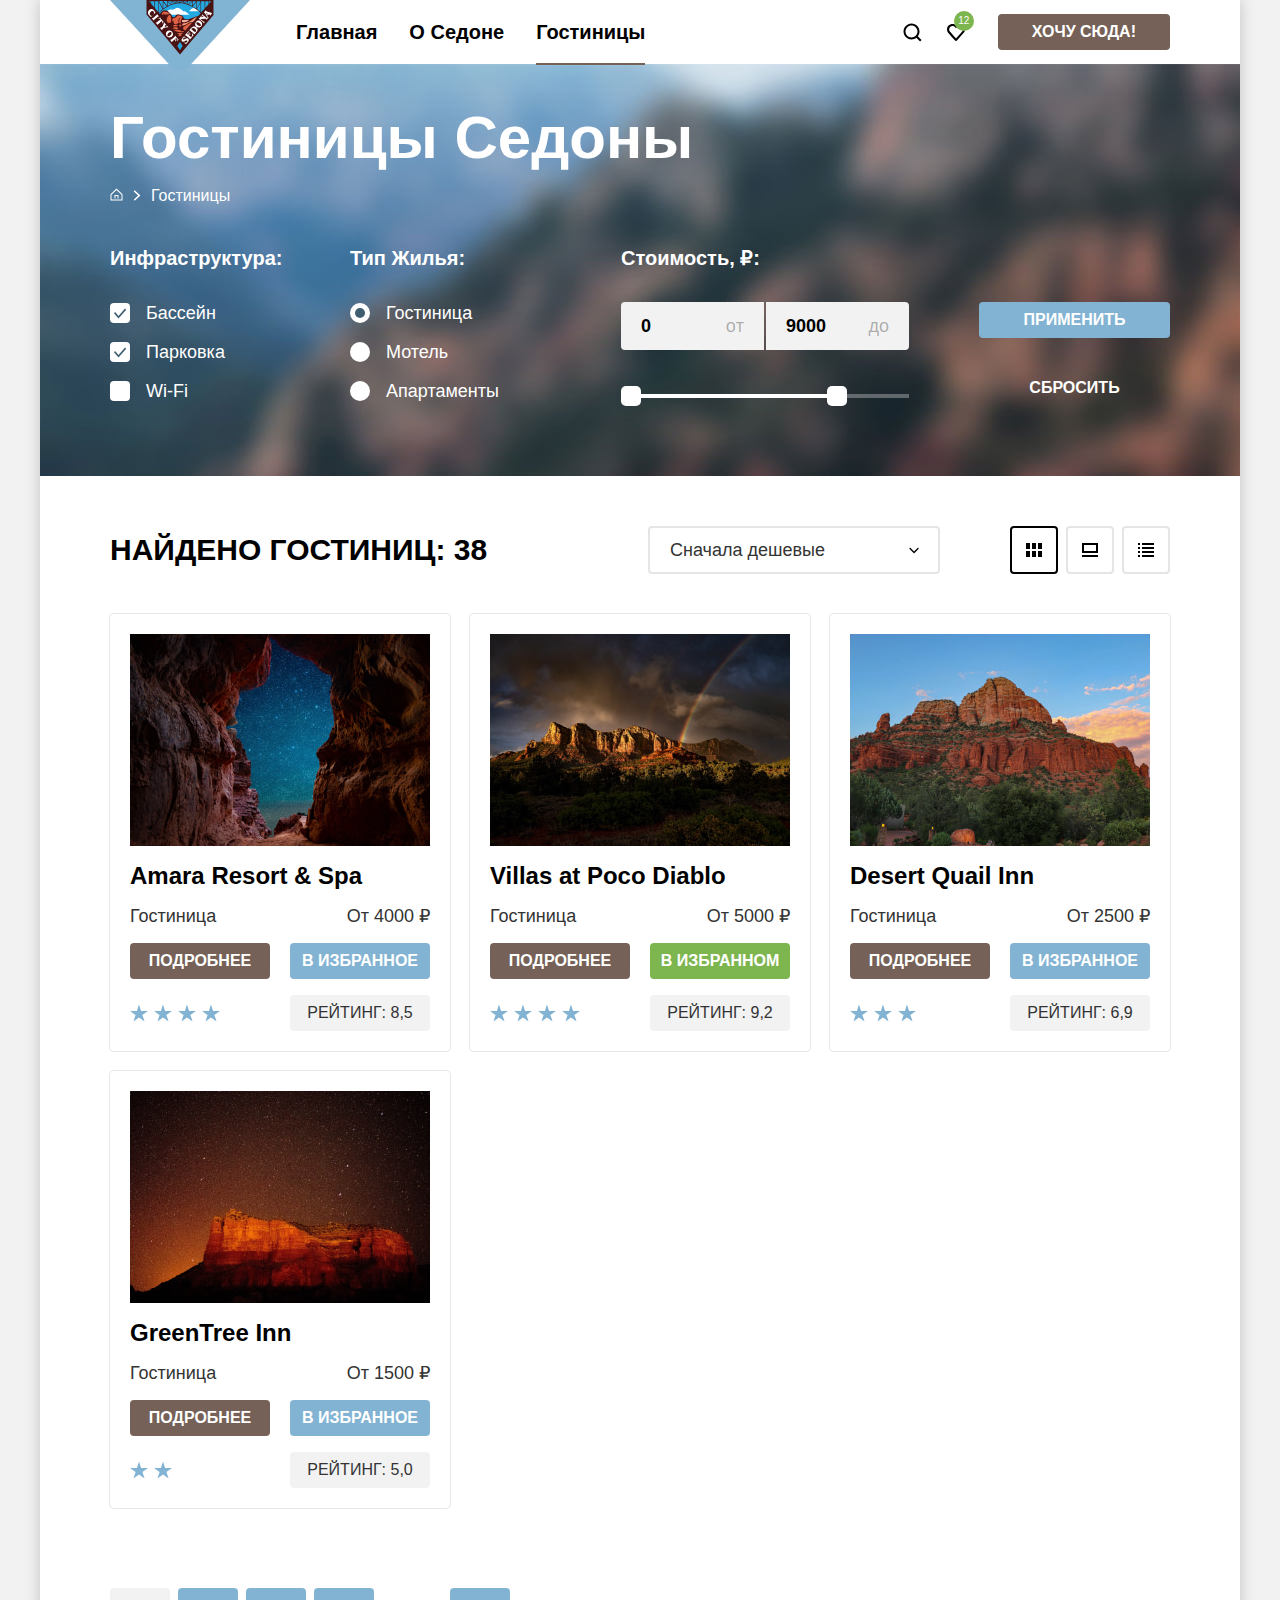
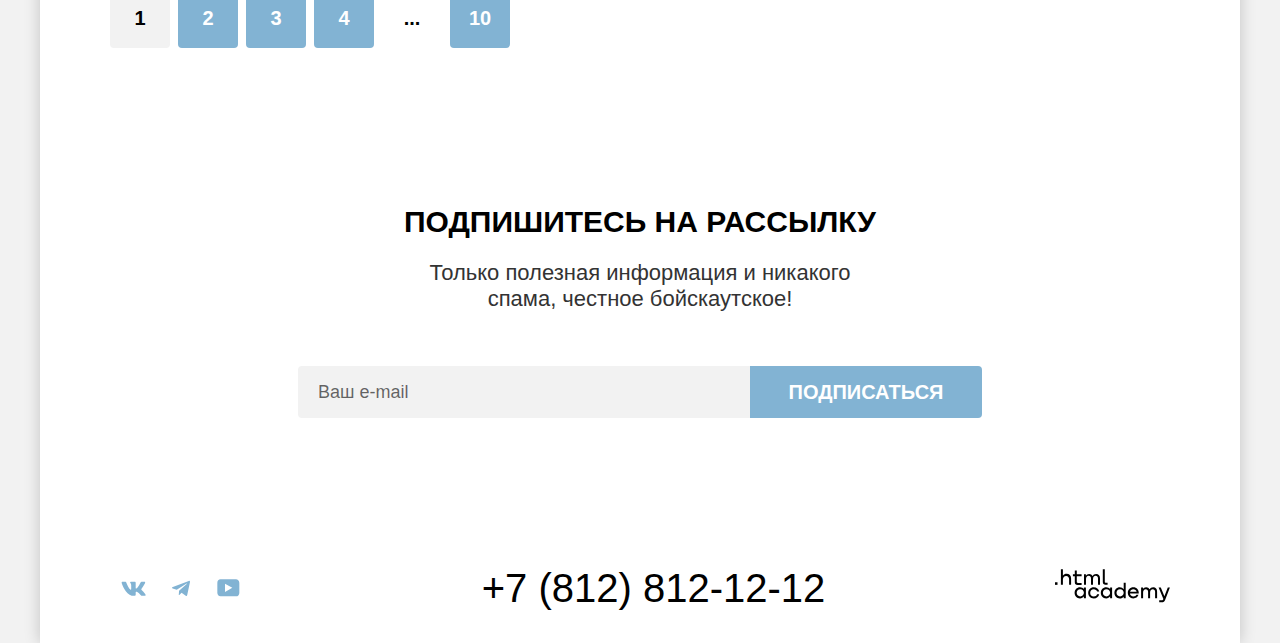
==== commit 86bec853: "вносит правки для защиты проекта_1.02" ====
--- a/hotels.html
+++ b/hotels.html
@@ -5,7 +5,8 @@
     <meta charset="utf-8">
     <title>Гостиницы</title>
     <link rel="stylesheet" href="styles/styles.css">
-    <link rel="icon" type="png" href="images/ikons_logos/favicon.png">
+    <link rel="icon" href="favicon.ico">
+    <link rel="icon" type="image/png" href="images/favicon.png">
   </head>
 
   <body>
@@ -199,7 +200,7 @@
               <p class="description-of-housing">Гостиница</p>
               <p class="price-of-housing">От 4000 ₽</p>
               <a class="more-button button" href="#">Подробнее</a>
-              <button class="button button-action select-card-button">В избранное</button>
+              <button class="button button-action select-card-button" type="button">В избранное</button>
               <p class="stars four-stars">
                 <span class="visually-hidden">4 звезды</span>
               </p>
@@ -216,7 +217,7 @@
               <p class="description-of-housing">Гостиница</p>
               <p class="price-of-housing">От 5000 ₽</p>
               <a class="more-button button" href="#">Подробнее</a>
-              <button class="button button-action selected-card-button">В избранном</button>
+              <button class="button button-action selected-card-button" type="button">В избранном</button>
               <p class="stars four-stars">
                 <span class="visually-hidden">4 звезды</span>
               </p>
@@ -233,7 +234,7 @@
               <p class="description-of-housing">Гостиница</p>
               <p class="price-of-housing">От 2500 ₽</p>
               <a class="more-button button" href="#">Подробнее</a>
-              <button class="button button-action select-card-button">В избранное</button>
+              <button class="button button-action select-card-button" type="button">В избранное</button>
               <p class="stars three-stars">
                 <span class="visually-hidden">3 звезды</span>
               </p>
@@ -250,7 +251,7 @@
               <p class="description-of-housing">Гостиница</p>
               <p class="price-of-housing">От 1500 ₽</p>
               <a class="more-button button" href="#">Подробнее</a>
-              <button class="button button-action select-card-button">В избранное</button>
+              <button class="button button-action select-card-button" type="button">В избранное</button>
               <p class="stars two-stars">
                 <span class="visually-hidden">2 звезды</span>
               </p>
--- a/styles/styles.css
+++ b/styles/styles.css
@@ -10,7 +10,7 @@
   font-family: "PT Sans";
   font-style: normal;
   font-weight: 700;
-  src: url(../fonts/ptsans-700.woff2);
+  src: url("../fonts/ptsans-700.woff2");
   font-display: swap;
 }
 
@@ -207,33 +207,33 @@
 
 .body-content .button:disabled {
   color: rgb(255, 255, 255, 0.3);
-  background-color: #E5E5E5;
+  background-color: #e5e5e5;
   pointer-events: none;
 }
 
 .subscribe-form .submit-button:hover {
-  background-color: #68A2CA;
+  background-color: #68a2ca;
 }
 
 .subscribe-form .submit-button:focus-visible {
-  background-color: #68A2CA;
+  background-color: #68a2ca
 }
 
 .subscribe-form .submit-button:active {
-  background-color: #82B3D3;
+  background-color: #82b3d3;
   color: #a7cae0;
 }
 
 .button-action:hover {
-  background-color: #68A2CA;
+  background-color: #68a2ca;
 }
 
 .button-action:focus-visible {
-  background-color: #68A2CA;
+  background-color: #68a2ca;
 }
 
 .button-action:active {
-  background-color: #82B3D3;
+  background-color: #82b3d3;
   color: rgb(255, 255, 255, 0.3);
 }
 
@@ -259,15 +259,15 @@
 }
 
 .selected-card-button:hover {
-  background-color: #6C9E42;
+  background-color: #6c9e42;
 }
 
 .selected-card-button:focus-visible {
-  background-color: #6C9E42;
+  background-color: #6c9e42;
 }
 
 .selected-card-button:active {
-  background-color: #7DB54F;
+  background-color: #7db54f;
   color: rgb(255, 255, 255, 0.3);
 }
 
@@ -290,21 +290,21 @@
 }
 
 .number-of-objects:hover {
-  background-color: #6C9E42;
+  background-color: #6c9e42;
 }
 
 .number-of-objects:focus-visible {
-  background-color: #6C9E42;
+  background-color: #6c9e42;
 }
 
 .number-of-objects:active {
-  background-color: #7DB54F;
+  background-color: #7db54f;
   color: rgb(255, 255, 255, 0.3);
 }
 
 .intro {
   background-image: url("../images/ikons_logos/divider.svg"), url("../images/background/header_index.jpg");
-  background-color: #68A2CA;
+  background-color: #68a2ca;
   color: #ffffff;
   background-repeat: no-repeat;
   background-position: left bottom, left top;
@@ -616,15 +616,15 @@
 }
 
 .subscribe-e-mail:hover {
-  background-color: #E6E6E6;
+  background-color: #e6e6e6;
 }
 
 .subscribe-e-mail:focus-visible {
-  background-color: #E6E6E6;
+  background-color: #e6e6e6;
 }
 
 .subscribe-e-mail:active {
-  background-color: #E6E6E6;
+  background-color: #e6e6e6;
 }
 
 .subscribe-form .submit-button {
@@ -782,19 +782,19 @@
   height: 52px;
   border-radius: 50%;
   border: none;
-  background-color: #F2F2F2;
-  background-image: url(../images/ikons_logos/cross.svg);
+  background-color: #f2f2f2;
+  background-image: url("../images/ikons_logos/cross.svg");
   background-repeat: no-repeat;
   background-position: center;
   cursor: pointer;
 }
 
 .modal-close-button:hover {
-  background-color: #E6E6E6;
+  background-color: #e6e6e6;
 }
 
 .modal-close-button:focus-visible {
-  background-color: #E6E6E6;
+  background-color: #e6e6e6;
 }
 
 .modal-close-button:active {
@@ -996,7 +996,7 @@
   width: 26px;
   height: 26px;
   background-color: #83b3d3;
-  background-image: url(../images/ikons_logos/info.svg);
+  background-image: url("../images/ikons_logos/info.svg");
   background-position: center;
   border: none;
   border-radius: 50%;
@@ -1056,6 +1056,11 @@
   cursor: pointer;
 }
 
+.modal-form .button-modal:disabled {
+  opacity: 0.3;
+  pointer-events: none;
+}
+
 .page-filter {
   background-image: url("../images/background/header_hotels.jpg");
   background-color: #756157;
@@ -1116,7 +1121,7 @@
 
 .breadcrumbs-item-next::before {
   content: " ";
-  background-image: url(../images/ikons_logos/next.svg);
+  background-image: url("../images/ikons_logos/next.svg");
   display: block;
   width: 8px;
   height: 20px;
@@ -1352,7 +1357,7 @@
 .control-input-checkbox::before {
   width: 13px;
   height: 11px;
-  background-image: url(../images/ikons_logos/checkbox_input.svg);
+  background-image: url("../images/ikons_logos/checkbox_input.svg");
 }
 
 .control-input-radio::before {
@@ -1387,6 +1392,10 @@
   font-family: inherit;
   background-color: transparent;
   border: none;
+}
+
+.hotels-variants {
+  padding-bottom: 60px;
 }
 
 .hotels-variants-row {
@@ -1417,7 +1426,7 @@
   background-repeat: no-repeat;
   background-position: center;
   color: #000000;
-  border: #E5E5E5 solid 2px;
+  border: #e5e5e5 solid 2px;
   border-radius: 4px;
   cursor: pointer;
 }
@@ -1427,15 +1436,15 @@
 }
 
 .card-table {
-  background-image: url(../images/ikons_logos/table.svg);
+  background-image: url("../images/ikons_logos/table.svg");
 }
 
 .card-slideshow {
-  background-image: url(../images/ikons_logos/slideshow.svg);
+  background-image: url("../images/ikons_logos/slideshow.svg");
 }
 
 .card-list {
-  background-image: url(../images/ikons_logos/list.svg);
+  background-image: url("../images/ikons_logos/list.svg");
 }
 
 .card-item-display:hover {
@@ -1515,21 +1524,21 @@
   min-width: 292px;
   height: 48px;
   cursor: pointer;
-  border: 2px solid #E5E5E5;
+  border: 2px solid #e5e5e5;
   border-radius: 4px;
   appearance: none;
-  background-image: url(../images/ikons_logos/down.svg);
+  background-image: url("../images/ikons_logos/down.svg");
   background-repeat: no-repeat;
   background-position: right 18px top 19px;
   background-size: 12px 7px;
 }
 
 .select-variants:hover {
-  border: 2px solid #68A2CA;
+  border: 2px solid #68a2ca;
 }
 
 .select-variants:focus-visible {
-  border: 2px solid #68A2CA;
+  border: 2px solid #68a2ca;
 }
 
 .select-variants:disabled {
@@ -1579,7 +1588,7 @@
   display: block;
   margin: 0;
   min-height: 18px;
-  background-image: url(../images/ikons_logos/stars.svg);
+  background-image: url("../images/ikons_logos/stars.svg");
   background-repeat: no-repeat;
 }
 
